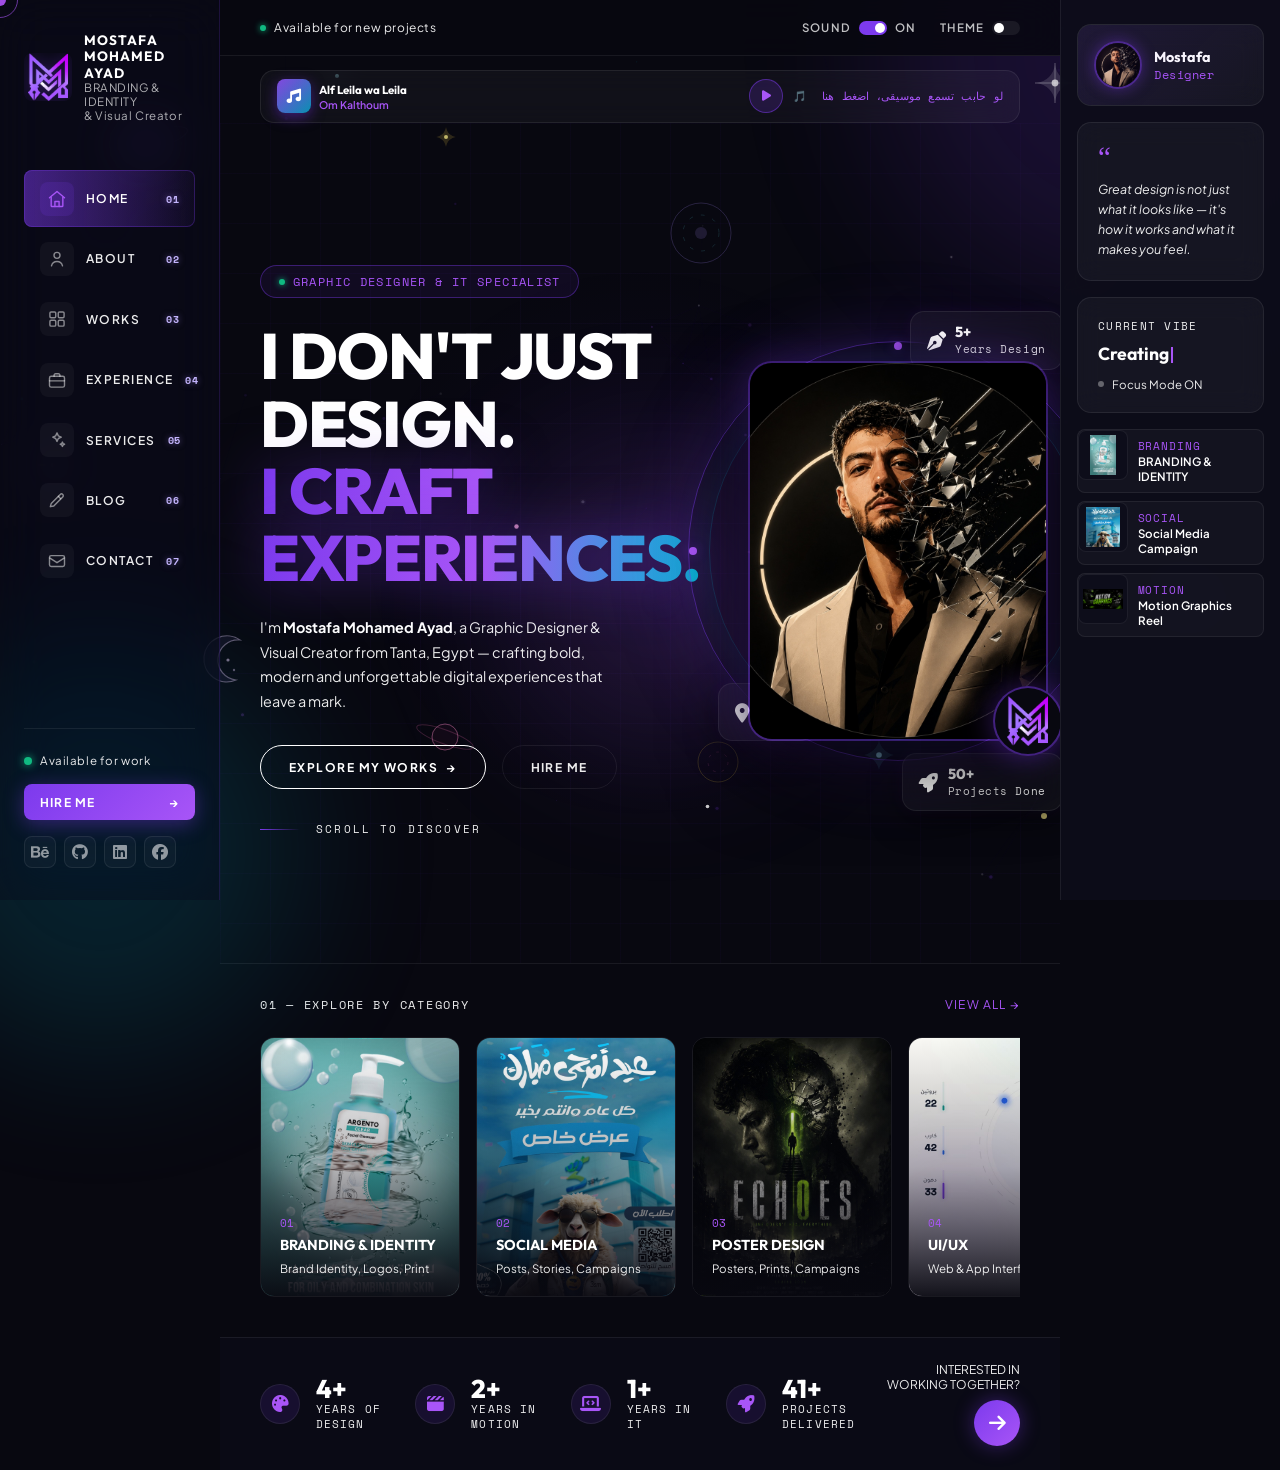
==== index.html @ 19de81e6 "Draggable category marquee: hold & drag left/right, auto-resume on release" ====
<!DOCTYPE html>
<html lang="en">
<head>
  <meta charset="UTF-8">
  <meta name="viewport" content="width=device-width, initial-scale=1.0">
  <title>Mostafa Ayad — Graphic Designer & Visual Creator</title>
  <meta name="description" content="Mostafa Mohamed Ayad — Graphic Designer, Motion Artist & IT Specialist from Tanta, Egypt.">
  <link rel="stylesheet" href="css/main.css?v=51.0">
  <link rel="stylesheet" href="css/animations.css?v=51.0">
  <link rel="stylesheet" href="https://cdnjs.cloudflare.com/ajax/libs/font-awesome/6.5.0/css/all.min.css">
</head>
<body>
  <canvas id="particles-canvas"></canvas>
  <div class="orb orb-1"></div>
  <div class="orb orb-2"></div>
  <div class="orb orb-3"></div>
  <div class="cosmos" aria-hidden="true">
    <span class="cosmos-icon ci-planet-1"><svg viewBox="0 0 110 110" fill="none"><g opacity=".85"><circle cx="55" cy="52" r="20" stroke="rgba(167,139,250,0.55)" stroke-width="1.2" fill="rgba(139,92,246,0.10)"/><path d="M42 42 a20 20 0 0 1 14 -9 M38 56 a20 20 0 0 0 32 8" stroke="rgba(196,181,253,0.35)" stroke-width="1"/><ellipse cx="55" cy="52" rx="44" ry="10" stroke="rgba(167,139,250,0.4)" stroke-width="1" transform="rotate(-16 55 52)"/><circle cx="78" cy="70" r="3" fill="rgba(167,139,250,0.5)"/></g></svg></span>
    <span class="cosmos-icon ci-planet-2"><svg viewBox="0 0 84 84" fill="none"><g opacity=".8"><circle cx="42" cy="40" r="16" stroke="rgba(103,232,249,0.5)" stroke-width="1.1" fill="rgba(34,211,238,0.08)"/><ellipse cx="42" cy="40" rx="36" ry="8" stroke="rgba(103,232,249,0.35)" stroke-width="1" transform="rotate(14 42 40)"/><circle cx="26" cy="28" r="2.4" fill="rgba(103,232,249,0.5)"/></g></svg></span>
    <span class="cosmos-icon ci-planet-3"><svg viewBox="0 0 56 56" fill="none"><g opacity=".75"><circle cx="28" cy="27" r="11" stroke="rgba(252,211,77,0.5)" stroke-width="1" fill="rgba(251,191,36,0.08)"/><ellipse cx="28" cy="27" rx="23" ry="5.5" stroke="rgba(252,211,77,0.35)" stroke-width="1" transform="rotate(-24 28 27)"/></g></svg></span>
    <span class="cosmos-icon ci-planet-4"><svg viewBox="0 0 70 70" fill="none"><g opacity=".7"><circle cx="35" cy="35" r="13" stroke="rgba(244,114,182,0.45)" stroke-width="1" fill="rgba(236,72,153,0.07)"/><path d="M35 22 a13 13 0 0 1 0 26 M35 22 a13 13 0 0 0 0 26" stroke="rgba(249,168,212,0.25)" stroke-width="1"/><ellipse cx="35" cy="35" rx="30" ry="7" stroke="rgba(244,114,182,0.3)" stroke-width="1" transform="rotate(20 35 35)"/></g></svg></span>
    <span class="cosmos-icon ci-star-1"><svg viewBox="0 0 40 40" fill="none"><g opacity=".9"><path d="M20 2 C22 12 28 18 38 20 C28 22 22 28 20 38 C18 28 12 22 2 20 C12 18 18 12 20 2 Z" fill="rgba(255,255,255,0.14)"/><path d="M20 0 V40 M0 20 H40" stroke="rgba(255,255,255,0.5)" stroke-width=".7"/><circle cx="20" cy="20" r="3.4" fill="rgba(255,255,255,0.75)"/></g></svg></span>
    <span class="cosmos-icon ci-star-2"><svg viewBox="0 0 30 30" fill="none"><g opacity=".85"><path d="M15 2 C16.5 9 21 13.5 28 15 C21 16.5 16.5 21 15 28 C13.5 21 9 16.5 2 15 C9 13.5 13.5 9 15 2 Z" fill="rgba(167,139,250,0.16)"/><path d="M15 0 V30 M0 15 H30" stroke="rgba(196,181,253,0.4)" stroke-width=".6"/><circle cx="15" cy="15" r="2.6" fill="rgba(196,181,253,0.7)"/></g></svg></span>
    <span class="cosmos-icon ci-star-3"><svg viewBox="0 0 34 34" fill="none"><g opacity=".85"><path d="M17 2 C18.5 9.5 24.5 15.5 32 17 C24.5 18.5 18.5 24.5 17 32 C15.5 24.5 9.5 18.5 2 17 C9.5 15.5 15.5 9.5 17 2 Z" fill="rgba(103,232,249,0.14)"/><circle cx="17" cy="17" r="2.8" fill="rgba(165,243,252,0.75)"/></g></svg></span>
    <span class="cosmos-icon ci-star-4"><svg viewBox="0 0 22 22" fill="none"><g opacity=".9"><path d="M11 1 C12.2 6.8 15.2 9.8 21 11 C15.2 12.2 12.2 15.2 11 21 C9.8 15.2 6.8 12.2 1 11 C6.8 9.8 9.8 6.8 11 1 Z" fill="rgba(252,211,77,0.18)"/><circle cx="11" cy="11" r="2" fill="rgba(254,240,138,0.8)"/></g></svg></span>
    <span class="cosmos-icon ci-star-5"><svg viewBox="0 0 24 24" fill="none"><g opacity=".8"><path d="M12 2 C13 7 17 11 22 12 C17 13 13 17 12 22 C11 17 7 13 2 12 C7 11 11 7 12 2 Z" fill="rgba(244,114,182,0.14)"/><circle cx="12" cy="12" r="2" fill="rgba(249,168,212,0.7)"/></g></svg></span>
    <span class="cosmos-icon ci-star-6"><svg viewBox="0 0 26 26" fill="none"><g opacity=".85"><path d="M13 1 C14.4 7.6 18.4 11.6 25 13 C18.4 14.4 14.4 18.4 13 25 C11.6 18.4 7.6 14.4 1 13 C7.6 11.6 11.6 7.6 13 1 Z" fill="rgba(255,255,255,0.12)"/><circle cx="13" cy="13" r="2.2" fill="rgba(255,255,255,0.7)"/></g></svg></span>
    <span class="cosmos-icon ci-moon-1"><svg viewBox="0 0 62 62" fill="none"><g opacity=".8"><path d="M44 50 a23 23 0 1 1 4 -40 a19 19 0 0 0 -4 40 Z" stroke="rgba(233,213,255,0.45)" stroke-width="1.2" fill="rgba(167,139,250,0.08)"/><circle cx="36" cy="30" r="1.6" fill="rgba(233,213,255,0.6)"/><circle cx="42" cy="40" r="1.2" fill="rgba(233,213,255,0.45)"/></g></svg></span>
    <span class="cosmos-icon ci-moon-2"><svg viewBox="0 0 44 44" fill="none"><g opacity=".75"><path d="M31 35 a16 16 0 1 1 3 -28 a13.5 13.5 0 0 0 -3 28 Z" stroke="rgba(147,197,253,0.45)" stroke-width="1.1" fill="rgba(147,197,253,0.08)"/></g></svg></span>
    <span class="cosmos-icon ci-ring-1"><svg viewBox="0 0 70 70" fill="none"><g opacity=".6"><circle cx="35" cy="35" r="30" stroke="rgba(167,139,250,0.35)" stroke-width="1"/><circle cx="35" cy="35" r="18" stroke="rgba(103,232,249,0.25)" stroke-width=".9" stroke-dasharray="4 8"/><circle cx="35" cy="35" r="6" fill="rgba(167,139,250,0.25)"/></g></svg></span>
    <span class="cosmos-icon ci-ring-2"><svg viewBox="0 0 48 48" fill="none"><g opacity=".55"><circle cx="24" cy="24" r="20" stroke="rgba(252,211,77,0.3)" stroke-width="1"/><circle cx="24" cy="24" r="10" stroke="rgba(244,114,182,0.28)" stroke-width=".9" stroke-dasharray="3 6"/></g></svg></span>
    <span class="cosmos-icon ci-dot-1"><svg viewBox="0 0 10 10"><circle cx="5" cy="5" r="2.4" fill="rgba(196,181,253,0.8)"/></svg></span>
    <span class="cosmos-icon ci-dot-2"><svg viewBox="0 0 8 8"><circle cx="4" cy="4" r="2" fill="rgba(165,243,252,0.8)"/></svg></span>
    <span class="cosmos-icon ci-dot-3"><svg viewBox="0 0 12 12"><circle cx="6" cy="6" r="3" fill="rgba(254,240,138,0.8)"/></svg></span>
    <span class="cosmos-icon ci-dot-4"><svg viewBox="0 0 9 9"><circle cx="4.5" cy="4.5" r="2.2" fill="rgba(249,168,212,0.75)"/></svg></span>
    <span class="cosmos-icon ci-dot-5"><svg viewBox="0 0 7 7"><circle cx="3.5" cy="3.5" r="1.8" fill="rgba(255,255,255,0.8)"/></svg></span>
  </div>
  <div id="scroll-progress"></div>
  <div class="cursor"></div>
  <div class="cursor-follower"></div>

  <!-- Loading -->
  <div id="loading-screen">
    <div class="loader-content">
      <img src="assets/images/logo.png" class="loader-logo-img" alt="MA Logo" onerror="this.style.display='none';document.querySelector('.loader-logo-text').style.display='block'">
      <div class="loader-logo-text" style="display:none">MA</div>
      <div class="loader-bar"><div class="loader-progress"></div></div>
      <div class="loader-text">LOADING PORTFOLIO...</div>
    </div>
  </div>

  <!-- Background Music -->
  <audio id="bg-music" loop>
    <source src="assets/audio/bg.mp3" type="audio/mpeg">
  </audio>

  <div class="page-wrapper">
    <!-- SIDEBAR -->
    <aside class="sidebar">
      <div class="sidebar-logo">
        <div class="logo-mark">
          <img src="assets/images/logo.png" alt="Logo" class="sidebar-logo-img" onerror="this.style.display='none';this.nextElementSibling.style.display='flex'">
          <span class="logo-fallback-text" style="display:none" data-field="initials">MA</span>
        </div>
        <div class="logo-text">
          <div class="logo-name"><span data-field="firstname">Mostafa</span><br><span data-field="lastname">Ayad</span></div>
          <div class="logo-sub">BRANDING & IDENTITY <br>&amp; Visual Creator</div>
        </div>
      </div>
      <nav class="sidebar-nav">
        <ul>
          <li class="nav-item"><a href="index.html" id="nav-home" class="active"><span class="nav-icon"><svg viewBox="0 0 24 24" fill="none" stroke="currentColor" stroke-width="1.7" stroke-linecap="round" stroke-linejoin="round"><path d="M3 10.5 12 3l9 7.5"/><path d="M5 9.8V20a1 1 0 0 0 1 1h12a1 1 0 0 0 1-1V9.8"/><path d="M9.5 21v-6h5v6"/></svg></span><span class="nav-label">HOME</span><span class="nav-num">01</span></a></li>
          <li class="nav-item"><a href="about.html" id="nav-about"><span class="nav-icon"><svg viewBox="0 0 24 24" fill="none" stroke="currentColor" stroke-width="1.7" stroke-linecap="round" stroke-linejoin="round"><circle cx="12" cy="7.6" r="3.6"/><path d="M5.4 20.2a6.8 6.8 0 0 1 13.2 0"/></svg></span><span class="nav-label">ABOUT</span><span class="nav-num">02</span></a></li>
          <li class="nav-item"><a href="works.html" id="nav-works"><span class="nav-icon"><svg viewBox="0 0 24 24" fill="none" stroke="currentColor" stroke-width="1.7" stroke-linecap="round" stroke-linejoin="round"><rect x="3.5" y="3.5" width="7" height="7" rx="1.4"/><rect x="13.5" y="3.5" width="7" height="7" rx="1.4"/><rect x="3.5" y="13.5" width="7" height="7" rx="1.4"/><rect x="13.5" y="13.5" width="7" height="7" rx="1.4"/></svg></span><span class="nav-label">WORKS</span><span class="nav-num">03</span></a></li>
          <li class="nav-item"><a href="experience.html" id="nav-experience"><span class="nav-icon"><svg viewBox="0 0 24 24" fill="none" stroke="currentColor" stroke-width="1.7" stroke-linecap="round" stroke-linejoin="round"><rect x="3" y="7.5" width="18" height="13" rx="2"/><path d="M8.5 7.5V6.2A1.7 1.7 0 0 1 10.2 4.5h3.6a1.7 1.7 0 0 1 1.7 1.7v1.3"/><path d="M3 13h18"/></svg></span><span class="nav-label">EXPERIENCE</span><span class="nav-num">04</span></a></li>
          <li class="nav-item"><a href="services.html" id="nav-services"><span class="nav-icon"><svg viewBox="0 0 24 24" fill="none" stroke="currentColor" stroke-width="1.7" stroke-linecap="round" stroke-linejoin="round"><path d="M12 3.5 13.6 7l3.5 1.6-3.5 1.6L12 13.7l-1.6-3.5L6.9 8.6 10.4 7z"/><path d="M18.5 14.5l.8 1.8 1.8.8-1.8.8-.8 1.8-.8-1.8-1.8-.8 1.8-.8z"/></svg></span><span class="nav-label">SERVICES</span><span class="nav-num">05</span></a></li>
          <li class="nav-item"><a href="blog.html" id="nav-blog"><span class="nav-icon"><svg viewBox="0 0 24 24" fill="none" stroke="currentColor" stroke-width="1.7" stroke-linecap="round" stroke-linejoin="round"><path d="M4 20l1.1-3.9L15.9 5.3a2.1 2.1 0 0 1 3 3L8.1 19.2z"/><path d="M13.6 7.6l2.8 2.8"/></svg></span><span class="nav-label">BLOG</span><span class="nav-num">06</span></a></li>
          <li class="nav-item"><a href="contact.html" id="nav-contact"><span class="nav-icon"><svg viewBox="0 0 24 24" fill="none" stroke="currentColor" stroke-width="1.7" stroke-linecap="round" stroke-linejoin="round"><rect x="3" y="5.5" width="18" height="13" rx="2"/><path d="m3.5 8.5 8.5 5.5 8.5-5.5"/></svg></span><span class="nav-label">CONTACT</span><span class="nav-num">07</span></a></li>
        </ul>
      </nav>
      <div class="sidebar-bottom">
        <div class="available-badge"><span class="available-dot"></span><span>Available for work</span></div>
        <a href="contact.html" class="hire-me-btn"><span>HIRE ME</span><span>→</span></a>
        <div class="sidebar-socials" data-socials></div>
      </div>
    </aside>

    <main class="main-content">
      <!-- TOP BAR -->
      <div class="top-bar">
        <div class="top-bar-left">
          <span class="status-dot"></span>
          <span>Available for new projects</span>
        </div>
        <div class="top-bar-right">
          <div class="sound-toggle"><span>SOUND</span><div class="toggle-switch on" data-type="sound"></div><span>ON</span></div>
          <div class="theme-toggle"><span>THEME</span><div class="toggle-switch" data-type="theme"></div></div>
                </div>
      </div>

      <!-- MUSIC CARD -->
      <section class="music-card-section">
        <div class="now-playing-card glass-card np-home-card hero-animate">
          <div class="np-home-side">
            <div class="np-label">NOW PLAYING</div>
            <div class="np-content">
              <div class="np-thumb"><i class="fas fa-music"></i></div>
              <div class="np-info">
                <div class="np-title" data-field="np-title">Cyberpunk</div>
                <div class="np-artist" data-field="np-artist">Eternal Night</div>
              </div>
            </div>
            <div class="np-waveform">
              <div class="np-bar"></div><div class="np-bar"></div><div class="np-bar"></div>
              <div class="np-bar"></div><div class="np-bar"></div><div class="np-bar"></div>
              <div class="np-bar"></div><div class="np-bar"></div>
            </div>
          </div>
          <div class="np-home-cta">
            <button class="np-play np-play-big" aria-label="Play" id="np-play-btn"><i class="fas fa-play"></i></button>
            <div class="np-hint">🎵&nbsp; لو حابب تسمع موسيقى، اضغط هنا</div>
          </div>
        </div>
      </section>

      <!-- HERO SECTION -->
      <section class="hero-section">
        <div class="spotlight"></div>
        <div class="hero-inner">
          <div class="hero-text">
            <div class="hero-tag hero-animate">
              <span class="hero-tag-dot"></span>
              GRAPHIC DESIGNER & IT SPECIALIST
            </div>
            <h1 class="hero-headline hero-animate">
              <span class="line1">I DON'T JUST</span>
              <span class="line1">DESIGN.</span>
              <span class="line2">I CRAFT</span>
              <span class="line2">EXPERIENCES.</span>
            </h1>
            <p class="hero-bio hero-animate" data-field="bio"></p>
            <div class="hero-buttons hero-animate">
              <a href="works.html" class="btn-primary" id="btn-explore"><span>EXPLORE MY WORKS</span><span class="btn-arrow">→</span></a>
              <a href="contact.html" class="btn-secondary" id="btn-hire"><span>HIRE ME</span></a>
            </div>
            <div class="hero-scroll hero-animate">
              <div class="scroll-line"></div>
              <span>SCROLL TO DISCOVER</span>
            </div>
          </div>

          <div class="hero-visual">
            <div class="hero-glow-ring">
              <div class="orbit-dot orbit-1"></div>
              <div class="orbit-dot orbit-2"></div>
              <div class="orbit-dot orbit-3"></div>
            </div>
            <div class="hero-photo-wrap">
              <img 
                src="assets/images/profile.jpg" 
                alt="Mostafa Ayad" 
                class="hero-photo"
                id="hero-profile-img"
                onerror="this.style.display='none';document.getElementById('hero-photo-fallback').style.display='flex'"
              >
              <div class="hero-photo-placeholder" id="hero-photo-fallback" style="display:none"><i class="fas fa-user"></i></div>
              <div class="hero-badge-logo">
                <img src="assets/images/logo.png" alt="MA" class="hero-badge-logo-img" onerror="this.style.display='none';this.nextElementSibling.style.display='block'">
                <span class="hero-badge-logo-text" style="display:none">MA</span>
              </div>
            </div>
            <div class="hero-float-card top-right glass-card">
              <div class="float-card-icon"><i class="fas fa-pen-nib"></i></div>
              <div>
                <div class="float-card-val">5+</div>
                <div class="float-card-label">Years Design</div>
              </div>
            </div>
            <div class="hero-float-card bottom-left glass-card">
              <div class="float-card-icon"><i class="fas fa-map-marker-alt"></i></div>
              <div>
                <div class="float-card-val">Tanta</div>
                <div class="float-card-label">Egypt</div>
              </div>
            </div>
            <div class="hero-float-card bottom-right glass-card">
              <div class="float-card-icon"><i class="fas fa-rocket"></i></div>
              <div>
                <div class="float-card-val">50+</div>
                <div class="float-card-label">Projects Done</div>
              </div>
            </div>
          </div>
        </div>
      </section>

      <!-- CATEGORIES -->
      <section class="categories-section">
        <div class="categories-header">
          <span class="section-label">01 — EXPLORE BY CATEGORY</span>
          <a href="works.html" class="view-all-link" id="view-all-projects">VIEW ALL →</a>
        </div>
        <div class="categories-scroll" data-categories></div>
      </section>

      <!-- STATS BAR -->
      <div class="stats-bar">
        <div data-stats style="display:contents"></div>
        <div class="stats-cta">
          <div class="stats-cta-text">INTERESTED IN<br>WORKING TOGETHER?</div>
          <a href="contact.html" class="stats-cta-btn" id="btn-contact-cta"><i class="fas fa-arrow-right"></i></a>
        </div>
      </div>
    </main>

    <!-- RIGHT PANEL -->
    <aside class="right-panel">
      <div class="right-profile glass-card">
        <img src="assets/images/profile.jpg" alt="Mostafa" class="right-profile-img" onerror="this.style.display='none'">
        <div class="right-profile-info">
          <div class="right-profile-name" data-field="firstname">Mostafa</div>
          <div class="right-profile-title">Designer</div>
        </div>
      </div>
      <div class="quote-card glass-card">
        <span class="quote-icon">&ldquo;</span>
        <p class="quote-text" data-field="quote"></p>
      </div>
      <div class="vibe-card glass-card">
        <div class="vibe-label">CURRENT VIBE</div>
        <div class="vibe-status"><span data-field="vibe">Creating</span><span class="vibe-cursor"></span></div>
        <div class="focus-mode"><span class="focus-dot"></span> Focus Mode ON</div>
      </div>
      <div class="panel-projects" data-mini-projects></div>
    </aside>
  </div>

  <div class="toast-container"></div>
  <script src="js/site-data.js?v=51.0"></script>
  <script src="js/data.js?v=51.0"></script>
  <script src="js/particles.js?v=51.0"></script>
  <script src="js/main.js?v=51.0"></script>
</body>
</html>
---- css/main.css ----
/* ============================================================
   PORTFOLIO — MAIN CSS DESIGN SYSTEM
   ============================================================ */

@import url('https://fonts.googleapis.com/css2?family=Outfit:wght@300;400;500;600;700;800;900&display=swap');
@import url('https://fonts.googleapis.com/css2?family=Plus+Jakarta+Sans:wght@300;400;500;600;700&display=swap');
@import url('https://fonts.googleapis.com/css2?family=Cairo:wght@400;600;700&display=swap');
@import url('https://fonts.googleapis.com/css2?family=Space+Mono:wght@400;700&display=swap');

/* ── CSS Variables ─────────────────────────────────────── */
:root {
  --bg-primary:    #080810;
  --bg-secondary:  #0d0d1a;
  --bg-card:       rgba(255,255,255,0.03);
  --bg-card-hover: rgba(255,255,255,0.07);

  --purple:        #7c3aed;
  --purple-light:  #a855f7;
  --purple-glow:   rgba(124,58,237,0.4);
  --cyan:          #06b6d4;
  --cyan-glow:     rgba(6,182,212,0.3);
  --gold:          #f59e0b;
  --green:         #10b981;
  --red:           #ef4444;

  --text-primary:  #ffffff;
  --text-secondary: rgba(255,255,255,0.92);
  --text-muted:    rgba(255,255,255,0.68);

  --border:        rgba(255,255,255,0.07);
  --border-hover:  rgba(124,58,237,0.5);

  --sidebar-w:     220px;
  --right-w:       220px;

  --font-main:     'Plus Jakarta Sans', 'Cairo', sans-serif;
  --font-display:  'Outfit', 'Cairo', sans-serif;
  --font-mono:     'Space Mono', monospace;

  --radius-sm:     8px;
  --radius-md:     14px;
  --radius-lg:     20px;
  --radius-xl:     30px;

  --transition:    0.3s cubic-bezier(0.4,0,0.2,1);
  --transition-slow: 0.6s cubic-bezier(0.4,0,0.2,1);
}

/* ── Reset ─────────────────────────────────────────────── */
*, *::before, *::after { margin:0; padding:0; box-sizing:border-box; }
html { scroll-behavior:smooth; font-size:16px; }
body {
  font-family: var(--font-main);
  background: var(--bg-primary);
  color: var(--text-primary);
  min-height: 100vh;
  overflow-x: hidden;
  cursor: none;
}
a { text-decoration: none; color: inherit; }
img { max-width: 100%; display: block; }
button { cursor: none; border: none; background: none; font-family: inherit; }

/* ── Custom Scrollbar ───────────────────────────────────── */
::-webkit-scrollbar { width: 4px; }
::-webkit-scrollbar-track { background: var(--bg-primary); }
::-webkit-scrollbar-thumb { background: var(--purple); border-radius: 2px; }

/* ── Custom Cursor ──────────────────────────────────────── */
.cursor {
  width: 12px; height: 12px;
  background: var(--purple-light);
  border-radius: 50%;
  position: fixed;
  top: 0; left: 0;
  pointer-events: none;
  z-index: 100002;
  transition: transform 0.1s ease, opacity 0.3s ease;
  transform: translate(-50%, -50%);
  mix-blend-mode: difference;
}
.cursor-follower {
  width: 36px; height: 36px;
  border: 1.5px solid var(--purple-light);
  border-radius: 50%;
  position: fixed;
  top: 0; left: 0;
  pointer-events: none;
  z-index: 100001;
  transition: transform 0.15s ease, width 0.3s ease, height 0.3s ease, opacity 0.3s ease;
  transform: translate(-50%, -50%);
  opacity: 0.6;
}
.cursor.hovered { transform: translate(-50%, -50%) scale(2.5); }
.cursor-follower.hovered { width: 60px; height: 60px; opacity: 0.3; }

/* ── Loading Screen ─────────────────────────────────────── */
#loading-screen {
  position: fixed; inset: 0;
  background: var(--bg-primary);
  display: flex; align-items: center; justify-content: center;
  z-index: 99997;
  transition: opacity 0.8s ease, visibility 0.8s ease;
}
#loading-screen.hidden { opacity: 0; visibility: hidden; }
.loader-content { text-align: center; }
.loader-logo {
  font-family: var(--font-display);
  font-size: 2.5rem;
  font-weight: 700;
  color: var(--purple-light);
  margin-bottom: 2rem;
  letter-spacing: 0.2em;
}
.loader-bar {
  width: 200px; height: 2px;
  background: var(--border);
  margin: 0 auto;
  border-radius: 1px;
  overflow: hidden;
}
.loader-progress {
  height: 100%;
  background: linear-gradient(90deg, var(--purple), var(--purple-light), var(--cyan));
  width: 0%;
  animation: loadProgress 1.5s ease forwards;
}
@keyframes loadProgress { to { width: 100%; } }
.loader-text {
  font-family: var(--font-mono);
  font-size: 0.7rem;
  color: var(--text-muted);
  margin-top: 1rem;
  letter-spacing: 0.2em;
}

/* ── Layout ─────────────────────────────────────────────── */
.page-wrapper {
  display: grid;
  grid-template-columns: var(--sidebar-w) 1fr var(--right-w);
  min-height: 100vh;
}

/* ── SIDEBAR ────────────────────────────────────────────── */
.sidebar {
  position: sticky; top: 0;
  height: 100vh;
  background: rgba(13,13,26,0.45);
  border-right: 1px solid rgba(124,58,237,0.18);
  display: flex;
  flex-direction: column;
  padding: 2rem 1.5rem;
  z-index: 100;
  -webkit-backdrop-filter: blur(24px) saturate(160%);
  backdrop-filter: blur(24px) saturate(160%);
}

.sidebar-logo {
  display: flex;
  align-items: center;
  gap: 0.75rem;
  margin-bottom: 3rem;
}
.logo-mark {
  width: 48px; height: 48px;
  border-radius: var(--radius-sm);
  display: flex; align-items: center; justify-content: center;
  font-weight: 900;
  font-size: 1.2rem;
  font-family: var(--font-display);
  flex-shrink: 0;
  overflow: hidden;
}
.logo-text { line-height: 1.2; }
.logo-name {
  font-family: var(--font-display);
  font-weight: 700;
  font-size: 0.85rem;
  letter-spacing: 0.08em;
  text-transform: uppercase;
}
.logo-sub {
  font-size: 0.72rem;
  color: var(--text-muted);
  letter-spacing: 0.05em;
}

/* Nav */
.sidebar-nav { flex: 1; }
.sidebar-nav ul { list-style: none; display: flex; flex-direction: column; gap: 0.25rem; }
.nav-item a {
  display: flex;
  align-items: center;
  gap: 0.75rem;
  padding: 0.7rem 1rem;
  border-radius: var(--radius-sm);
  font-size: 0.75rem;
  font-weight: 600;
  letter-spacing: 0.12em;
  color: var(--text-secondary);
  transition: var(--transition);
  position: relative;
}
.nav-item a > * {
  position: relative;
  z-index: 1;
}
.nav-item a::before {
  content: '';
  position: absolute; inset: 0;
  border-radius: var(--radius-sm);
  background: linear-gradient(90deg, rgba(124,58,237,0.35), transparent);
  opacity: 0;
  transition: var(--transition);
  z-index: 0;
}
.nav-item a:hover, .nav-item a.active {
  color: var(--text-primary);
  background: rgba(124,58,237,0.12);
}
.nav-item a:hover::before, .nav-item a.active::before { opacity: 1; }
.nav-item a.active {
  background: linear-gradient(90deg, rgba(124,58,237,0.25), rgba(124,58,237,0.05));
  box-shadow: inset 0 0 0 1px rgba(124,58,237,0.3);
}
.nav-icon {
  width: 34px; height: 34px;
  display: flex; align-items: center; justify-content: center;
  font-size: 1rem;
  color: rgba(255,255,255,0.5);
  transition: var(--transition);
  flex-shrink: 0;
  background: rgba(255,255,255,0.04);
  border-radius: 8px;
}
.nav-icon svg {
  width: 20px; height: 20px;
  display: block;
  transition: transform 0.25s cubic-bezier(0.2,0.9,0.3,1.4), color 0.25s, filter 0.25s;
}
.nav-icon svg path,
.nav-icon svg rect,
.nav-icon svg circle {
  transition: inherit;
}
.nav-item a.active .nav-icon,
.nav-item a:hover .nav-icon { 
  color: var(--purple-light);
  background: rgba(124,58,237,0.15);
}
.nav-num {
  margin-left: auto;
  font-family: var(--font-mono);
  font-size: 0.65rem;
  font-weight: 700;
  color: #c4b5fd;
  letter-spacing: 0.04em;
  text-shadow: 0 0 6px rgba(167,139,250,0.5);
}

/* ── LIVING NAV ICONS (micro-interactions) ────────────── */
/* Expanding energy halo that sweeps out of the icon on hover/active */
.nav-icon { position: relative; }
.nav-icon::after {
  content: '';
  position: absolute;
  inset: -6px;
  border-radius: 12px;
  background: radial-gradient(circle, rgba(168,85,247,0.5) 0%, transparent 65%);
  opacity: 0;
  transform: scale(0.3);
  pointer-events: none;
}
.nav-item a:hover .nav-icon::after,
.nav-item a:active .nav-icon::after,
.nav-item a.active .nav-icon::after {
  animation: nav-halo 0.55s cubic-bezier(0.2,0.7,0.3,1) forwards;
}
@keyframes nav-halo {
  0%   { opacity: 0.9; transform: scale(0.3); }
  100% { opacity: 0;   transform: scale(1.6); }
}

/* Active item keeps a slow breathing glow */
.nav-item a.active .nav-icon svg {
  animation: nav-breathe 2.6s ease-in-out infinite;
}
@keyframes nav-breathe {
  0%, 100% { filter: drop-shadow(0 0 2px rgba(168,85,247,0.4)); transform: scale(1); }
  50%      { filter: drop-shadow(0 0 10px rgba(168,85,247,0.9)); transform: scale(1.12); }
}

/* Unique entrance motion per destination — computer: hover, phone: tap */
.nav-item a:hover .nav-icon svg,
.nav-item a:active .nav-icon svg,
.nav-item a.active .nav-icon svg {
  animation-duration: 0.5s;
  animation-timing-function: cubic-bezier(0.2, 0.9, 0.3, 1.3);
}

/* 01 HOME — drops down & settles with a spring */
.nav-item:nth-child(1) a:hover .nav-icon svg,
.nav-item:nth-child(1) a:active .nav-icon svg {
  animation-name: nav-home;
}
@keyframes nav-home {
  0%   { transform: translateY(-14px) scale(0.4); opacity: 0; }
  60%  { transform: translateY(3px)  scale(1.25); }
  80%  { transform: translateY(-1px) scale(0.95); }
  100% { transform: translateY(0)     scale(1); opacity: 1; }
}

/* 02 ABOUT — flips in around the Y axis like a card */
.nav-item:nth-child(2) a:hover .nav-icon svg,
.nav-item:nth-child(2) a:active .nav-icon svg {
  animation-name: nav-flip;
}
@keyframes nav-flip {
  0%   { transform: perspective(300px) rotateY(-110deg); opacity: 0; }
  55%  { transform: perspective(300px) rotateY(25deg);   opacity: 1; }
  75%  { transform: perspective(300px) rotateY(-8deg); }
  100% { transform: perspective(300px) rotateY(0); }
}

/* 03 WORKS — tiles snap into a grid */
.nav-item:nth-child(3) a:hover .nav-icon svg,
.nav-item:nth-child(3) a:active .nav-icon svg {
  animation-name: nav-grid;
}
@keyframes nav-grid {
  0%   { transform: scale(0.2) rotate(-40deg); opacity: 0; }
  55%  { transform: scale(1.3) rotate(8deg);    opacity: 1; }
  100% { transform: scale(1)   rotate(0); }
}

/* 04 EXPERIENCE — briefcase twirls 360° */
.nav-item:nth-child(4) a:hover .nav-icon svg,
.nav-item:nth-child(4) a:active .nav-icon svg {
  animation-name: nav-spin;
}
@keyframes nav-spin {
  0%   { transform: rotate(0deg)   scale(0.5); opacity: 0; }
  70%  { transform: rotate(380deg) scale(1.2); opacity: 1; }
  100% { transform: rotate(360deg) scale(1); }
}

/* 05 SERVICES — wand flickers & sparkles */
.nav-item:nth-child(5) a:hover .nav-icon svg,
.nav-item:nth-child(5) a:active .nav-icon svg {
  animation-name: nav-wand;
}
@keyframes nav-wand {
  0%   { transform: rotate(0deg)    scale(0.6); opacity: 0; }
  40%  { transform: rotate(-18deg)  scale(1.3); }
  65%  { transform: rotate(14deg)   scale(0.9); }
  85%  { transform: rotate(-6deg)   scale(1.1); }
  100% { transform: rotate(0)       scale(1); opacity: 1; }
}

/* 06 BLOG — pen nib writes a quick stroke */
.nav-item:nth-child(6) a:hover .nav-icon svg,
.nav-item:nth-child(6) a:active .nav-icon svg {
  animation-name: nav-write;
}
@keyframes nav-write {
  0%   { transform: rotate(35deg) translateX(-4px); opacity: 0; }
  50%  { transform: rotate(-10deg) translateX(3px); opacity: 1; }
  100% { transform: rotate(0) translateX(0); }
}

/* 07 CONTACT — envelope launches out & returns */
.nav-item:nth-child(7) a:hover .nav-icon svg,
.nav-item:nth-child(7) a:active .nav-icon svg {
  animation-name: nav-send;
}
@keyframes nav-send {
  0%   { transform: translateX(0)   scale(1); }
  40%  { transform: translateX(16px) scale(0.7); opacity: 0.4; }
  60%  { transform: translateX(-6px) scale(1.15); opacity: 1; }
  100% { transform: translateX(0)   scale(1); }
}

/* Follow-cursor magnetic tilt on desktop */
@media (hover: hover) and (pointer: fine) {
  .nav-item a:hover .nav-icon {
    transform: translateY(-2px);
    background: rgba(124,58,237,0.18);
    border-color: rgba(168,85,247,0.4);
  }
  .nav-icon { transition: transform 0.25s cubic-bezier(0.2,0.9,0.3,1.4), background 0.25s, color 0.25s; }
}

/* Mobile bottom bar — make the halo & motions feel touchy but compact */
@media (max-width: 600px) {
  .nav-icon { background: none; }
  .nav-item a.active .nav-icon svg { filter: drop-shadow(0 0 6px rgba(168,85,247,0.8)); }
}

/* Sidebar bottom */
.sidebar-bottom {
  border-top: 1px solid var(--border);
  padding-top: 1.5rem;
  display: flex;
  flex-direction: column;
  gap: 1rem;
}
.available-badge {
  display: flex;
  align-items: center;
  gap: 0.5rem;
  font-size: 0.72rem;
  color: var(--text-secondary);
  letter-spacing: 0.05em;
}
.available-dot {
  width: 8px; height: 8px;
  border-radius: 50%;
  background: var(--green);
  box-shadow: 0 0 8px var(--green);
  animation: pulse 2s infinite;
  flex-shrink: 0;
}
@keyframes pulse {
  0%, 100% { opacity: 1; transform: scale(1); }
  50% { opacity: 0.6; transform: scale(1.3); }
}
.hire-me-btn {
  display: flex;
  align-items: center;
  justify-content: space-between;
  padding: 0.65rem 1rem;
  background: linear-gradient(135deg, var(--purple), var(--purple-light));
  border-radius: var(--radius-sm);
  font-size: 0.75rem;
  font-weight: 700;
  letter-spacing: 0.1em;
  color: #fff;
  transition: all 0.4s cubic-bezier(0.2,0.9,0.3,1.2);
  box-shadow: 0 4px 20px var(--purple-glow);
  position: relative;
  overflow: hidden;
}
.hire-me-btn::before {
  content: '';
  position: absolute;
  inset: -2px;
  background: linear-gradient(135deg, #06b6d4, var(--purple), var(--purple-light), #06b6d4);
  background-size: 300% 300%;
  border-radius: inherit;
  z-index: -1;
  opacity: 0;
  transition: opacity 0.4s;
  filter: blur(8px);
}
.hire-me-btn:hover {
  transform: translateY(-3px) scale(1.03);
  box-shadow: 0 8px 35px rgba(168,85,247,0.5);
}
.hire-me-btn:hover::before {
  opacity: 1;
  animation: btn-shimmer 2s linear infinite;
}

.sidebar-socials {
  display: flex;
  gap: 0.5rem;
  align-items: center;
}
.social-link {
  width: 32px; height: 32px;
  display: flex; align-items: center; justify-content: center;
  border-radius: var(--radius-sm);
  font-size: 1rem;
  color: rgba(255,255,255,0.55);
  border: 1px solid rgba(255,255,255,0.08);
  transition: var(--transition);
  background: rgba(255,255,255,0.03);
}
.social-link:hover {
  color: white;
  border-color: var(--purple-light);
  background: rgba(124,58,237,0.2);
  box-shadow: 0 0 14px var(--purple-glow);
}

/* ── MAIN CONTENT ───────────────────────────────────────── */
.main-content {
  overflow-y: auto;
  scroll-snap-type: y proximity;
}

/* ── TOP BAR ────────────────────────────────────────────── */
.top-bar {
  display: flex;
  align-items: center;
  justify-content: space-between;
  padding: 1.25rem 2.5rem;
  border-bottom: 1px solid var(--border);
  position: sticky; top: 0;
  background: rgba(8,8,16,0.85);
  backdrop-filter: blur(20px);
  z-index: 50;
}
.top-bar-left {
  display: flex;
  align-items: center;
  gap: 0.5rem;
  font-size: 0.75rem;
  color: var(--text-secondary);
  letter-spacing: 0.05em;
}
.status-dot {
  width: 6px; height: 6px;
  border-radius: 50%;
  background: var(--green);
  box-shadow: 0 0 6px var(--green);
  animation: pulse 2s infinite;
}
.top-bar-right {
  display: flex;
  align-items: center;
  gap: 1.5rem;
}
.sound-toggle, .theme-toggle {
  display: flex;
  align-items: center;
  gap: 0.5rem;
  font-size: 0.72rem;
  color: rgba(255,255,255,0.75);
  letter-spacing: 0.1em;
  font-weight: 600;
}
.toggle-switch {
  width: 28px; height: 14px;
  background: var(--border);
  border-radius: 7px;
  position: relative;
  cursor: none;
  transition: var(--transition);
}
.toggle-switch.on { background: var(--purple); }
.toggle-switch::after {
  content: '';
  position: absolute;
  width: 10px; height: 10px;
  background: white;
  border-radius: 50%;
  top: 2px; left: 2px;
  transition: var(--transition);
}
.toggle-switch.on::after { transform: translateX(14px); }

/* ── HERO SECTION ───────────────────────────────────────── */
.hero-section {
  padding: 3rem 2.5rem 2rem;
  position: relative;
  min-height: calc(100vh - 60px);
  display: flex;
  flex-direction: column;
  justify-content: center;
  overflow: hidden;
}

/* Background grid */
.hero-section::before {
  content: '';
  position: absolute;
  inset: 0;
  background:
    linear-gradient(rgba(124,58,237,0.03) 1px, transparent 1px),
    linear-gradient(90deg, rgba(124,58,237,0.03) 1px, transparent 1px);
  background-size: 50px 50px;
  pointer-events: none;
}

.hero-inner {
  display: grid;
  grid-template-columns: 1fr 1fr;
  gap: 3rem;
  align-items: center;
  position: relative;
  z-index: 1;
}

/* Hero Text */
.hero-text {}
.hero-headline {
  font-family: var(--font-display);
  font-size: clamp(2.5rem, 5vw, 4rem);
  font-weight: 800;
  line-height: 1.05;
  letter-spacing: -0.02em;
  margin-bottom: 1.5rem;
}
.hero-headline .line1 { color: var(--text-primary); display: block; }
.hero-headline .line2 {
  display: block;
  background: linear-gradient(90deg, var(--purple), var(--purple-light), var(--cyan));
  -webkit-background-clip: text;
  -webkit-text-fill-color: transparent;
  background-clip: text;
  filter: drop-shadow(0 0 30px rgba(124,58,237,0.5));
}
.hero-headline .line3 {
  color: var(--text-primary);
  display: block;
  position: relative;
}
.hero-bio {
  font-size: 0.9rem;
  color: var(--text-secondary);
  line-height: 1.7;
  max-width: 380px;
  margin-bottom: 2rem;
}
.hero-bio strong { color: var(--text-primary); }

.hero-buttons {
  display: flex;
  gap: 1rem;
  flex-wrap: wrap;
  margin-bottom: 2rem;
}
.btn-primary {
  display: flex;
  align-items: center;
  gap: 0.5rem;
  padding: 0.85rem 1.75rem;
  background: transparent;
  border: 1.5px solid var(--text-primary);
  border-radius: 50px;
  font-size: 0.75rem;
  font-weight: 700;
  letter-spacing: 0.12em;
  color: var(--text-primary);
  transition: all 0.45s cubic-bezier(0.2,0.9,0.3,1.2);
  position: relative;
  overflow: hidden;
}
.btn-primary::before {
  content: '';
  position: absolute;
  top: 50%; left: 50%;
  width: 0; height: 0;
  background: var(--text-primary);
  border-radius: 50%;
  transform: translate(-50%, -50%);
  transition: width 0.5s cubic-bezier(0.2,0.9,0.3,1.2), height 0.5s cubic-bezier(0.2,0.9,0.3,1.2);
  z-index: 0;
}
.btn-primary > * { position: relative; z-index: 1; }
.btn-primary:hover::before { width: 350px; height: 350px; }
.btn-primary:hover {
  color: var(--bg-primary);
  border-color: transparent;
  transform: translateY(-2px);
  box-shadow: 0 8px 30px rgba(255,255,255,0.15);
}

.btn-secondary {
  display: flex;
  align-items: center;
  gap: 0.5rem;
  padding: 0.85rem 1.75rem;
  background: transparent;
  border: 1.5px solid var(--border);
  border-radius: 50px;
  font-size: 0.75rem;
  font-weight: 700;
  letter-spacing: 0.12em;
  color: var(--text-secondary);
  transition: all 0.45s cubic-bezier(0.2,0.9,0.3,1.2);
  position: relative;
  overflow: hidden;
}
.btn-secondary::before {
  content: '';
  position: absolute;
  inset: 0;
  background: linear-gradient(135deg, rgba(124,58,237,0.2), rgba(6,182,212,0.15));
  opacity: 0;
  transition: opacity 0.4s;
  z-index: 0;
}
.btn-secondary > * { position: relative; z-index: 1; }
.btn-secondary:hover {
  border-color: var(--purple);
  color: var(--purple-light);
  transform: translateY(-2px);
  box-shadow: 0 0 25px rgba(124,58,237,0.3);
}
.btn-secondary:hover::before { opacity: 1; }
.btn-play {
  width: 28px; height: 28px;
  border: 1px solid currentColor;
  border-radius: 50%;
  display: flex; align-items: center; justify-content: center;
  font-size: 0.68rem;
}

.scroll-indicator {
  display: flex;
  align-items: center;
  gap: 0.75rem;
  font-size: 0.72rem;
  letter-spacing: 0.15em;
  color: var(--text-secondary);
}
.scroll-icon {
  width: 24px; height: 24px;
  border: 1px solid var(--text-muted);
  border-radius: 50%;
  display: flex; align-items: center; justify-content: center;
  font-size: 0.68rem;
  animation: scrollBounce 2s infinite;
}
@keyframes scrollBounce {
  0%, 100% { transform: translateY(0); }
  50% { transform: translateY(4px); }
}

/* Hero Visual */
.hero-visual {
  position: relative;
  display: flex;
  align-items: center;
  justify-content: center;
  min-height: 500px;
}

.hero-glow-ring {
  position: absolute;
  width: 420px; height: 420px;
  border-radius: 50%;
  border: 1.5px solid rgba(124,58,237,0.5);
  box-shadow:
    0 0 80px rgba(124,58,237,0.25),
    inset 0 0 80px rgba(124,58,237,0.08);
  animation: ringRotate 25s linear infinite;
}
.hero-glow-ring::before {
  content: '';
  position: absolute;
  inset: 20px;
  border-radius: 50%;
  border: 1px solid rgba(6,182,212,0.2);
  box-shadow: 0 0 40px rgba(6,182,212,0.1);
}
@keyframes ringRotate {
  from { transform: rotate(0deg); }
  to { transform: rotate(360deg); }
}

/* Orbit dots */
.orbit-dot {
  position: absolute;
  width: 10px; height: 10px;
  border-radius: 50%;
  background: var(--purple-light);
  box-shadow: 0 0 12px var(--purple-glow);
  top: 50%; left: 50%;
  transform-origin: 0 0;
}
.orbit-1 { animation: orbit1 8s linear infinite; }
.orbit-2 { animation: orbit2 12s linear infinite; background: var(--cyan); box-shadow: 0 0 12px var(--cyan-glow); }
.orbit-3 { animation: orbit3 16s linear infinite; background: var(--gold); box-shadow: 0 0 12px rgba(245,158,11,0.5); width: 7px; height: 7px; }
@keyframes orbit1 { 0%{transform:rotate(0deg) translateX(210px) rotate(0deg)} 100%{transform:rotate(360deg) translateX(210px) rotate(-360deg)} }
@keyframes orbit2 { 0%{transform:rotate(120deg) translateX(210px) rotate(-120deg)} 100%{transform:rotate(480deg) translateX(210px) rotate(-480deg)} }
@keyframes orbit3 { 0%{transform:rotate(240deg) translateX(210px) rotate(-240deg)} 100%{transform:rotate(600deg) translateX(210px) rotate(-600deg)} }

.hero-photo-wrap {
  position: relative;
  z-index: 2;
  width: 300px; height: 380px;
}
.hero-photo {
  width: 100%; height: 100%;
  object-fit: cover;
  object-position: top center;
  border-radius: 24px;
  border: 2px solid rgba(124,58,237,0.4);
  box-shadow:
    0 30px 80px rgba(0,0,0,0.7),
    0 0 40px rgba(124,58,237,0.3),
    inset 0 1px 0 rgba(255,255,255,0.1);
  transition: var(--transition-slow);
}
.hero-photo:hover { transform: scale(1.02); }
.hero-photo-placeholder {
  width: 100%; height: 100%;
  background: linear-gradient(135deg, rgba(124,58,237,0.3), rgba(6,182,212,0.1));
  border-radius: 24px;
  display: flex; align-items: center; justify-content: center;
  font-size: 6rem;
  border: 2px solid rgba(124,58,237,0.3);
}

/* Logo Badge on photo */
.hero-badge-logo {
  position: absolute;
  bottom: -15px; right: -15px;
  width: 70px; height: 70px;
  background: var(--bg-primary);
  border-radius: 50%;
  display: flex; align-items: center; justify-content: center;
  border: 2px solid rgba(124,58,237,0.5);
  box-shadow: 0 0 30px var(--purple-glow);
  z-index: 5;
  padding: 8px;
  overflow: hidden;
}
.hero-badge-logo-img {
  width: 100%; height: 100%;
  object-fit: contain;
}
.hero-badge-logo-text {
  font-family: var(--font-display);
  font-weight: 900;
  font-size: 1.4rem;
  color: var(--purple-light);
}

/* Floating Cards */
.hero-float-card {
  position: absolute;
  display: flex;
  align-items: center;
  gap: 0.6rem;
  padding: 0.7rem 1rem;
  background: rgba(13,13,26,0.95);
  border: 1px solid rgba(124,58,237,0.25);
  border-radius: var(--radius-md);
  backdrop-filter: blur(20px);
  font-size: 0.7rem;
  white-space: nowrap;
  box-shadow: 0 10px 30px rgba(0,0,0,0.5), 0 0 15px rgba(124,58,237,0.1);
}
.float-card-icon { font-size: 1.2rem; }
.float-card-val { font-size: 0.9rem; font-weight: 800; font-family: var(--font-display); color: var(--text-primary); }
.float-card-label { font-size: 0.68rem; color: var(--text-secondary); font-family: var(--font-mono); letter-spacing: 0.05em; }

.hero-float-card.top-right { top: 2%; right: -5%; animation: floatCard 4s ease-in-out infinite; }
.hero-float-card.bottom-left { bottom: 12%; left: -10%; animation: floatCard 5s ease-in-out infinite reverse; }
.hero-float-card.bottom-right { bottom: -2%; right: -5%; animation: floatCard 6s ease-in-out infinite 1s; }
@keyframes floatCard {
  0%, 100% { transform: translateY(0px); }
  50% { transform: translateY(-12px); }
}

/* Hero Tag */
.hero-tag {
  display: inline-flex;
  align-items: center;
  gap: 0.5rem;
  padding: 0.45rem 1.1rem;
  border: 1px solid rgba(124,58,237,0.4);
  border-radius: 100px;
  font-size: 0.72rem;
  font-family: var(--font-mono);
  letter-spacing: 0.12em;
  color: var(--purple-light);
  background: rgba(124,58,237,0.08);
  margin-bottom: 1.5rem;
}
.hero-tag-dot {
  width: 6px; height: 6px;
  border-radius: 50%;
  background: var(--green);
  box-shadow: 0 0 6px var(--green);
  animation: pulse 2s infinite;
}

/* Scroll indicator */
.hero-scroll {
  display: flex;
  align-items: center;
  gap: 1rem;
  font-size: 0.68rem;
  letter-spacing: 0.2em;
  color: var(--text-secondary);
  font-family: var(--font-mono);
}
.scroll-line {
  width: 40px; height: 1px;
  background: linear-gradient(90deg, var(--purple), transparent);
  position: relative;
  overflow: hidden;
}
.scroll-line::after {
  content: '';
  position: absolute;
  left: -100%;
  top: 0;
  width: 100%; height: 100%;
  background: var(--purple-light);
  animation: scrollLine 2s ease-in-out infinite;
}
@keyframes scrollLine { 0%{left:-100%} 100%{left:100%} }

/* Sidebar Logo Image */
.sidebar-logo-img {
  width: 100%; height: 100%;
  object-fit: contain;
  filter: drop-shadow(0 0 8px var(--purple-glow));
}
.logo-fallback-text {
  display: none;
  align-items: center;
  justify-content: center;
  width: 100%; height: 100%;
  font-weight: 900;
  font-size: 1.1rem;
  background: linear-gradient(135deg, var(--purple), var(--purple-light));
  color: var(--text-primary);
}


/* Loader Logo */
.loader-logo-img {
  width: 80px; height: 80px;
  object-fit: contain;
  margin: 0 auto 1.5rem;
  display: block;
  filter: drop-shadow(0 0 20px var(--purple-glow));
  animation: logoFloat 3s ease-in-out infinite;
}
.loader-logo-text {
  font-family: var(--font-display);
  font-size: 2.5rem;
  font-weight: 700;
  color: var(--purple-light);
  margin-bottom: 2rem;
  letter-spacing: 0.2em;
}
@keyframes logoFloat {
  0%,100%{transform:translateY(0) scale(1)}
  50%{transform:translateY(-10px) scale(1.05)}
}

/* Right Panel Profile */
.right-profile {
  display: flex;
  align-items: center;
  gap: 0.75rem;
  padding: 1rem;
  overflow: hidden;
  position: relative;
}
.right-profile::before {
  content:'';
  position: absolute;
  inset: 0;
  background: linear-gradient(135deg, rgba(124,58,237,0.1), transparent);
  pointer-events: none;
}
.right-profile-img {
  width: 48px; height: 48px;
  border-radius: 50%;
  object-fit: cover;
  object-position: top;
  border: 2px solid rgba(124,58,237,0.5);
  box-shadow: 0 0 15px var(--purple-glow);
  flex-shrink: 0;
}
.right-profile-name {
  font-family: var(--font-display);
  font-size: 0.9rem;
  font-weight: 700;
}
.right-profile-title {
  font-size: 0.72rem;
  color: var(--purple-light);
  font-family: var(--font-mono);
  letter-spacing: 0.05em;
}

/* ── CATEGORIES SECTION ─────────────────────────────────── */
.categories-section {
  padding: 2rem 2.5rem;
  border-top: 1px solid var(--border);
}
.categories-header {
  display: flex;
  align-items: center;
  justify-content: space-between;
  margin-bottom: 1.5rem;
}
.section-label {
  font-size: 0.72rem;
  color: var(--text-secondary);
  letter-spacing: 0.15em;
  text-transform: uppercase;
  font-family: var(--font-mono);
}
.view-all-link {
  display: flex;
  align-items: center;
  gap: 0.5rem;
  font-size: 0.75rem;
  color: var(--purple-light);
  letter-spacing: 0.1em;
  transition: var(--transition);
}
.view-all-link:hover { gap: 0.8rem; }

.categories-intro {
  display: grid;
  grid-template-columns: 1fr auto;
  gap: 3rem;
  margin-bottom: 1.5rem;
}
.cat-title {
  font-size: 0.72rem;
  color: var(--text-secondary);
  letter-spacing: 0.15em;
  text-transform: uppercase;
  margin-bottom: 0.5rem;
  font-family: var(--font-mono);
}
.cat-desc {
  font-size: 0.8rem;
  color: var(--text-secondary);
  max-width: 200px;
  line-height: 1.5;
}

.categories-scroll {
  display: flex;
  gap: 1rem;
  overflow-x: auto;
  padding-bottom: 0.5rem;
  scrollbar-width: none;
}
.categories-scroll::-webkit-scrollbar { display: none; }
.categories-scroll .cat-card:nth-child(1) { transition-delay: 0s; }
.categories-scroll .cat-card:nth-child(2) { transition-delay: 0.09s; }
.categories-scroll .cat-card:nth-child(3) { transition-delay: 0.18s; }
.categories-scroll .cat-card:nth-child(4) { transition-delay: 0.27s; }
.categories-scroll .cat-card:nth-child(5) { transition-delay: 0.36s; }
.categories-scroll .cat-card:nth-child(6) { transition-delay: 0.45s; }
.categories-scroll .cat-card:nth-child(n+7) { transition-delay: 0.45s; }

/* Mobile only: endless rightward marquee for the category cards */
@media (max-width: 600px) {
  .categories-section {
    padding: 1.5rem 0;
  }
  .categories-header {
    padding: 0 1.25rem;
    margin-bottom: 1.25rem;
  }
  .categories-scroll.is-marquee {
    overflow: hidden;
  }
  .categories-scroll.is-marquee .marquee-track {
    display: flex;
    width: max-content;
    will-change: transform;
    animation: categories-marquee 28s linear infinite;
    touch-action: pan-y;
    user-select: none;
    -webkit-user-select: none;
    cursor: grab;
  }
  .categories-scroll.is-marquee .marquee-track:active { cursor: grabbing; }
  .categories-scroll.is-marquee .marquee-track img { pointer-events: none; }
  .categories-scroll.is-marquee .marquee-group {
    display: flex;
    gap: 1rem;
    padding-right: 1rem;
  }
  .categories-scroll.is-marquee .cat-card {
    opacity: 1 !important;
    transform: none !important;
    transition: none !important;
  }
}
@keyframes categories-marquee {
  from { transform: translateX(0); }
  to   { transform: translateX(-50%); }
}
@media (prefers-reduced-motion: reduce) {
  .categories-scroll.is-marquee .marquee-track {
    animation: none;
    transform: none;
  }
}

.cat-card {
  flex-shrink: 0;
  width: 200px;
  height: 260px;
  border-radius: var(--radius-md);
  overflow: hidden;
  position: relative;
  border: 1px solid var(--border);
  transition: var(--transition);
  cursor: none;
}
.cat-card:hover {
  border-color: var(--purple);
  transform: translateY(-4px);
  box-shadow: 0 20px 40px rgba(0,0,0,0.5), 0 0 20px var(--purple-glow);
}
.cat-card-img {
  width: 100%; height: 100%;
  object-fit: cover;
  transition: transform 0.6s ease;
}
.cat-card:hover .cat-card-img { transform: scale(1.08); }

.cat-card-placeholder {
  width: 100%; height: 100%;
  display: flex; align-items: center; justify-content: center;
  font-size: 3rem;
  transition: transform 0.6s ease;
}
.cat-card:hover .cat-card-placeholder { transform: scale(1.1); }

.cat-card-overlay {
  position: absolute; inset: 0;
  background: linear-gradient(to top, rgba(8,8,16,0.95) 0%, rgba(8,8,16,0.3) 50%, transparent 100%);
  display: flex;
  flex-direction: column;
  justify-content: flex-end;
  padding: 1.2rem;
}
.cat-num {
  font-family: var(--font-mono);
  font-size: 0.68rem;
  color: var(--purple-light);
  margin-bottom: 0.4rem;
}
.cat-name {
  font-family: var(--font-display);
  font-size: 0.9rem;
  font-weight: 700;
  line-height: 1.2;
  margin-bottom: 0.4rem;
}
.cat-subtitle {
  font-size: 0.72rem;
  color: var(--text-secondary);
  line-height: 1.4;
}
.cat-arrow {
  position: absolute;
  top: 1rem; right: 1rem;
  width: 28px; height: 28px;
  border: 1px solid var(--border);
  border-radius: 50%;
  display: flex; align-items: center; justify-content: center;
  font-size: 0.68rem;
  color: var(--text-muted);
  opacity: 0;
  transition: var(--transition);
  background: rgba(8,8,16,0.8);
}
.cat-card:hover .cat-arrow { opacity: 1; color: var(--purple-light); border-color: var(--purple-light); }

/* ── STATS BAR ──────────────────────────────────────────── */
.stats-bar {
  border-top: 1px solid var(--border);
  padding: 1.5rem 2.5rem;
  display: grid;
  grid-template-columns: repeat(4, 1fr) auto;
  gap: 2rem;
  align-items: center;
  background: rgba(13,13,26,0.5);
}
.stat-item {
  display: flex;
  align-items: center;
  gap: 1rem;
}
.stat-icon {
  width: 40px; height: 40px;
  border: 1px solid var(--border);
  border-radius: 50%;
  display: flex; align-items: center; justify-content: center;
  font-size: 1.05rem;
  color: var(--purple-light);
  background: rgba(124,58,237,0.12);
  flex-shrink: 0;
}
.stat-value {
  font-family: var(--font-display);
  font-size: 1.6rem;
  font-weight: 800;
  color: var(--text-primary);
  line-height: 1;
}
.stat-label {
  font-size: 0.68rem;
  color: var(--text-secondary);
  letter-spacing: 0.1em;
  line-height: 1.4;
  text-transform: uppercase;
  font-family: var(--font-mono);
}
.stats-cta {
  text-align: right;
}
.stats-cta-text {
  font-size: 0.75rem;
  color: var(--text-secondary);
  margin-bottom: 0.5rem;
}
.stats-cta-btn {
  width: 46px; height: 46px;
  border-radius: 50%;
  background: linear-gradient(135deg, var(--purple), var(--purple-light));
  display: flex; align-items: center; justify-content: center;
  font-size: 1.2rem;
  margin-left: auto;
  box-shadow: 0 0 20px var(--purple-glow);
  transition: all 0.4s cubic-bezier(0.2,0.9,0.3,1.2);
  cursor: none;
  position: relative;
}
.stats-cta-btn::before {
  content: '';
  position: absolute;
  inset: -4px;
  border-radius: 50%;
  background: conic-gradient(from 0deg, var(--purple), var(--cyan), var(--purple-light), var(--purple));
  z-index: -1;
  opacity: 0;
  transition: opacity 0.4s;
  filter: blur(6px);
}
.stats-cta-btn:hover {
  transform: scale(1.15) rotate(90deg);
  box-shadow: 0 0 35px rgba(168,85,247,0.6);
}
.stats-cta-btn:hover::before { opacity: 1; animation: btn-spin 2s linear infinite; }

/* ── RIGHT PANEL ────────────────────────────────────────── */
.right-panel {
  position: sticky; top: 0;
  height: 100vh;
  background: rgba(13,13,26,0.95);
  border-left: 1px solid var(--border);
  display: flex;
  flex-direction: column;
  padding: 1.5rem 1rem;
  gap: 1rem;
  overflow-y: auto;
  backdrop-filter: blur(20px);
}
.right-panel::-webkit-scrollbar { width: 0; }

/* Quote Card */
.quote-card {
  background: var(--bg-card);
  border: 1px solid var(--border);
  border-radius: var(--radius-md);
  padding: 1.25rem;
  position: relative;
}
.quote-icon {
  font-size: 1.8rem;
  color: var(--purple-light);
  font-family: Georgia, serif;
  line-height: 1;
  margin-bottom: 0.5rem;
  display: block;
}
.quote-text {
  font-size: 0.78rem;
  color: var(--text-secondary);
  line-height: 1.6;
  font-style: italic;
}

/* Vibe Card */
.vibe-card {
  background: var(--bg-card);
  border: 1px solid var(--border);
  border-radius: var(--radius-md);
  padding: 1.25rem;
}
.vibe-label {
  font-size: 0.68rem;
  color: var(--text-secondary);
  letter-spacing: 0.12em;
  text-transform: uppercase;
  font-family: var(--font-mono);
  margin-bottom: 0.5rem;
}
.vibe-status {
  font-family: var(--font-display);
  font-size: 1.1rem;
  font-weight: 700;
  color: var(--text-primary);
}
.vibe-cursor {
  display: inline-block;
  width: 2px; height: 1rem;
  background: var(--purple-light);
  margin-left: 2px;
  animation: blink 1s infinite;
  vertical-align: middle;
}
@keyframes blink {
  0%, 100% { opacity: 1; }
  50% { opacity: 0; }
}
.focus-mode {
  display: flex;
  align-items: center;
  gap: 0.5rem;
  margin-top: 0.75rem;
  font-size: 0.72rem;
  color: var(--text-secondary);
}
.focus-dot {
  width: 6px; height: 6px;
  border-radius: 50%;
  background: var(--text-muted);
  opacity: 0.5;
}

/* Now Playing Card */
.now-playing-card {
  background: var(--bg-card);
  border: 1px solid var(--border);
  border-radius: var(--radius-md);
  padding: 1.25rem;
}
.np-label {
  font-size: 0.68rem;
  color: var(--text-secondary);
  letter-spacing: 0.15em;
  text-transform: uppercase;
  font-family: var(--font-mono);
  margin-bottom: 0.75rem;
}
.np-content {
  display: flex;
  align-items: center;
  gap: 0.75rem;
}
.np-thumb {
  width: 42px; height: 42px;
  border-radius: 10px;
  background: linear-gradient(135deg, #6d28d9, #0891b2);
  display: flex; align-items: center; justify-content: center;
  font-size: 1.1rem;
  flex-shrink: 0;
  box-shadow: 0 4px 14px rgba(109,40,217,0.5);
  position: relative;
  overflow: hidden;
}
.np-thumb::after {
  content: '';
  position: absolute;
  inset: 0;
  background: linear-gradient(135deg, rgba(255,255,255,0.15), transparent);
}
.np-info { flex: 1; min-width: 0; }
.np-title {
  font-size: 0.78rem;
  font-weight: 700;
  color: var(--text-primary);
  white-space: nowrap;
  overflow: hidden;
  text-overflow: ellipsis;
  font-family: var(--font-display);
}
.np-artist {
  font-size: 0.72rem;
  color: var(--purple-light);
  margin-top: 1px;
  font-weight: 600;
}
.np-play {
  width: 30px; height: 30px;
  border: 1.5px solid rgba(124,58,237,0.5);
  border-radius: 50%;
  display: flex; align-items: center; justify-content: center;
  font-size: 0.68rem;
  color: var(--purple-light);
  transition: var(--transition);
  background: rgba(124,58,237,0.1);
  flex-shrink: 0;
}
.np-play:hover {
  background: var(--purple);
  border-color: var(--purple);
  color: white;
  box-shadow: 0 0 14px var(--purple-glow);
}
.np-waveform {
  display: flex;
  align-items: center;
  gap: 3px;
  margin-top: 0.75rem;
  height: 22px;
  padding: 0 2px;
}
.np-bar {
  width: 3px;
  background: linear-gradient(to top, var(--purple), var(--purple-light));
  border-radius: 3px;
  animation: waveform 1.2s ease-in-out infinite;
}
.np-bar:nth-child(2) { animation-delay: 0.1s; }
.np-bar:nth-child(3) { animation-delay: 0.2s; }
.np-bar:nth-child(4) { animation-delay: 0.3s; }
.np-bar:nth-child(5) { animation-delay: 0.4s; }
.np-bar:nth-child(6) { animation-delay: 0.5s; }
.np-bar:nth-child(7) { animation-delay: 0.15s; }
.np-bar:nth-child(8) { animation-delay: 0.25s; }
@keyframes waveform {
  0%, 100% { height: 4px; }
  50% { height: 18px; }
}

/* ── Homepage music card ────────────────────────────────── */
.music-card-section { padding: 0.85rem 2.5rem 0; }
.np-home-card {
  display: flex;
  align-items: center;
  justify-content: space-between;
  gap: 1rem;
  background: linear-gradient(120deg, rgba(124,58,237,0.14), rgba(6,182,212,0.08));
  border: 1px solid rgba(124,58,237,0.3);
  padding: 0.55rem 1rem;
  border-radius: var(--radius-sm);
}
.np-home-side {
  display: flex;
  flex-direction: row;
  align-items: center;
  gap: 0.6rem;
  flex: 1;
  min-width: 0;
}
.np-home-side .np-label { display: none; }
.np-home-card .np-content { gap: 0.5rem; }
.np-home-card .np-thumb { width: 34px; height: 34px; font-size: 0.9rem; border-radius: 8px; }
.np-home-card .np-title { font-size: 0.72rem; }
.np-home-card .np-artist { font-size: 0.66rem; }
.np-home-card .np-waveform { display: none; }
.np-home-cta {
  display: flex;
  flex-direction: row;
  align-items: center;
  gap: 0.6rem;
  flex-shrink: 0;
}
.np-play-big {
  width: 34px; height: 34px;
  font-size: 0.75rem;
  border-width: 1.5px;
  background: rgba(124,58,237,0.18);
}
.np-hint {
  font-size: 0.68rem;
  color: var(--purple-light);
  white-space: nowrap;
  font-family: var(--font-mono);
  letter-spacing: 0.02em;
}
@media (max-width: 600px) {
  .music-card-section { padding: 0.6rem 1rem 0; }
  .np-home-card { flex-wrap: wrap; row-gap: 0.35rem; padding: 0.45rem 0.8rem; }
  .np-home-cta { flex: 1 1 100%; flex-direction: row; align-items: center; justify-content: space-between; gap: 0.5rem; }
  .np-hint { white-space: normal; line-height: 1.3; text-align: right; }
}
html.light-mode .np-home-card { background: linear-gradient(120deg, rgba(124,58,237,0.08), rgba(6,182,212,0.06)); }

/* Mini Projects Preview in Right Panel */
.panel-projects {
  display: flex;
  flex-direction: column;
  gap: 0.5rem;
  flex: 1;
}
.panel-proj-item {
  background: var(--bg-card);
  border: 1px solid var(--border);
  border-radius: var(--radius-sm);
  overflow: hidden;
  transition: var(--transition);
  cursor: none;
}
.panel-proj-item:hover { border-color: var(--purple); }
.panel-proj-img {
  width: 100%; height: 70px;
  object-fit: cover;
}
.panel-proj-img-placeholder {
  width: 100%; height: 70px;
  display: flex; align-items: center; justify-content: center;
  font-size: 1.5rem;
}
.panel-proj-info {
  padding: 0.5rem 0.6rem;
}
.panel-proj-title {
  font-size: 0.72rem;
  font-weight: 600;
  color: var(--text-primary);
}
.panel-proj-cat {
  font-size: 0.68rem;
  color: var(--purple-light);
  text-transform: uppercase;
  letter-spacing: 0.08em;
  font-family: var(--font-mono);
}

/* ── PAGE HEADER (inner pages) ──────────────────────────── */
.page-hero {
  padding: 4rem 2.5rem 3rem;
  border-bottom: 1px solid var(--border);
  position: relative;
  overflow: hidden;
}
.page-hero::after {
  content: '';
  position: absolute;
  top: 0; right: 0;
  width: 300px; height: 300px;
  background: radial-gradient(circle, var(--purple-glow) 0%, transparent 70%);
  pointer-events: none;
}
.page-tag {
  font-family: var(--font-mono);
  font-size: 0.72rem;
  color: var(--purple-light);
  letter-spacing: 0.2em;
  text-transform: uppercase;
  margin-bottom: 1rem;
  display: flex;
  align-items: center;
  gap: 0.5rem;
}
.page-tag::before {
  content: '';
  width: 20px; height: 1px;
  background: var(--purple-light);
}
.page-title {
  font-family: var(--font-display);
  font-size: clamp(2rem, 4vw, 3.5rem);
  font-weight: 800;
  line-height: 1.1;
  letter-spacing: -0.02em;
}
.page-subtitle {
  font-size: 0.95rem;
  color: rgba(255,255,255,0.75);
  margin-top: 1rem;
  max-width: 500px;
  line-height: 1.7;
}

/* ── ABOUT PAGE ─────────────────────────────────────────── */
.about-grid {
  display: grid;
  grid-template-columns: 1fr 1fr;
  gap: 3rem;
  padding: 3rem 2.5rem;
}
.about-photo-col {}
.about-photo-wrap {
  position: relative;
  border-radius: var(--radius-lg);
  overflow: hidden;
  border: 1px solid var(--border);
}
.about-photo {
  width: 100%; aspect-ratio: 3/4;
  object-fit: cover;
}
.about-photo-placeholder {
  width: 100%; aspect-ratio: 3/4;
  background: linear-gradient(135deg, rgba(124,58,237,0.2), rgba(6,182,212,0.1));
  display: flex; align-items: center; justify-content: center;
  font-size: 5rem;
}
.about-photo-badge {
  position: absolute;
  bottom: 1.5rem; left: 1.5rem;
  right: 1.5rem;
  background: rgba(8,8,16,0.9);
  border: 1px solid var(--border);
  border-radius: var(--radius-md);
  padding: 1rem;
  backdrop-filter: blur(10px);
}
.about-text-col {}
.about-section-tag {
  font-family: var(--font-mono);
  font-size: 0.72rem;
  color: var(--purple-light);
  letter-spacing: 0.2em;
  text-transform: uppercase;
  margin-bottom: 1rem;
}
.about-title {
  font-family: var(--font-display);
  font-size: 2rem;
  font-weight: 800;
  line-height: 1.2;
  margin-bottom: 1.5rem;
}
.about-bio {
  font-size: 0.9rem;
  color: var(--text-secondary);
  line-height: 1.8;
  margin-bottom: 2rem;
}

/* Skills */
.skills-section { margin-bottom: 2rem; }
.skills-title {
  font-size: 0.75rem;
  letter-spacing: 0.15em;
  text-transform: uppercase;
  color: var(--text-secondary);
  font-family: var(--font-mono);
  margin-bottom: 1.25rem;
}
.skill-item { margin-bottom: 1rem; }
.skill-header {
  display: flex;
  justify-content: space-between;
  margin-bottom: 0.4rem;
}
.skill-name { font-size: 0.85rem; font-weight: 600; }
.skill-pct { font-size: 0.75rem; color: var(--purple-light); font-family: var(--font-mono); }
.skill-bar {
  height: 3px;
  background: var(--border);
  border-radius: 2px;
  overflow: hidden;
}
.skill-fill {
  height: 100%;
  background: linear-gradient(90deg, var(--purple), var(--purple-light));
  border-radius: 2px;
  width: 0%;
  transition: width 1.5s cubic-bezier(0.4,0,0.2,1);
  box-shadow: 0 0 8px var(--purple-glow);
}

/* ── WORKS PAGE ─────────────────────────────────────────── */
.works-section { padding: 2.5rem; }
.works-filters {
  display: flex;
  gap: 0.5rem;
  flex-wrap: wrap;
  margin-bottom: 2rem;
}
.filter-btn {
  padding: 0.55rem 1.35rem;
  border: 1px solid var(--border);
  border-radius: 100px;
  font-size: 0.75rem;
  letter-spacing: 0.1em;
  color: var(--text-secondary);
  transition: var(--transition);
  text-transform: uppercase;
  font-family: var(--font-mono);
}
.filter-btn:hover, .filter-btn.active {
  border-color: var(--purple);
  color: var(--purple-light);
  background: rgba(124,58,237,0.1);
  box-shadow: 0 0 12px var(--purple-glow);
}
.works-grid {
  display: grid;
  grid-template-columns: repeat(2, 1fr);
  gap: 1.25rem;
}
.work-card {
  border-radius: var(--radius-md);
  overflow: hidden;
  border: 1px solid var(--border);
  transition: var(--transition);
  cursor: none;
  position: relative;
}
.work-card:hover {
  border-color: var(--purple);
  transform: translateY(-4px);
  box-shadow: 0 20px 40px rgba(0,0,0,0.5);
}
.work-card-img {
  width: 100%;
  aspect-ratio: 4/3;
  object-fit: cover;
  transition: transform 0.6s ease;
}
.work-card:hover .work-card-img { transform: scale(1.05); }
.work-card-placeholder {
  width: 100%;
  aspect-ratio: 4/3;
  display: flex; align-items: center; justify-content: center;
  font-size: 3rem;
  transition: transform 0.6s ease;
}
.work-card:hover .work-card-placeholder { transform: scale(1.05); }
.work-card-info {
  padding: 1rem 1.25rem;
  display: flex;
  align-items: center;
  justify-content: space-between;
}
.work-cat {
  font-size: 0.68rem;
  color: var(--purple-light);
  font-family: var(--font-mono);
  letter-spacing: 0.1em;
  text-transform: uppercase;
}
.work-title {
  font-weight: 600;
  font-size: 0.9rem;
  color: var(--text-primary);
}
.work-year { font-size: 0.72rem; color: var(--text-secondary); font-family: var(--font-mono); }
.work-card-hover {
  position: absolute; inset: 0;
  background: rgba(8,8,16,0.85);
  display: flex; align-items: center; justify-content: center;
  opacity: 0;
  transition: var(--transition);
  backdrop-filter: blur(4px);
}
.work-card:hover .work-card-hover { opacity: 1; }
.work-view-btn {
  padding: 0.65rem 1.5rem;
  border: 1.5px solid white;
  border-radius: 50px;
  font-size: 0.7rem;
  font-weight: 700;
  letter-spacing: 0.12em;
  color: white;
  transition: all 0.4s cubic-bezier(0.2,0.9,0.3,1.2);
  position: relative;
  overflow: hidden;
}
.work-view-btn::before {
  content: '';
  position: absolute;
  inset: 0;
  background: white;
  transform: scaleX(0);
  transform-origin: left;
  transition: transform 0.4s cubic-bezier(0.2,0.9,0.3,1.2);
  z-index: 0;
}
.work-view-btn > * { position: relative; z-index: 1; }
.work-view-btn:hover {
  color: var(--bg-primary);
  border-color: white;
  transform: translateY(-2px);
}
.work-view-btn:hover::before { transform: scaleX(1); }

/* ── EXPERIENCE PAGE ────────────────────────────────────── */
.experience-section { padding: 2.5rem; }
.timeline {
  position: relative;
  padding-left: 2rem;
}
.timeline::before {
  content: '';
  position: absolute;
  left: 0; top: 0; bottom: 0;
  width: 1px;
  background: linear-gradient(to bottom, var(--purple), transparent);
}
.timeline-item {
  position: relative;
  padding-bottom: 2.5rem;
  opacity: 0;
  transform: translateX(-20px);
  transition: var(--transition-slow);
}
.timeline-item.visible {
  opacity: 1;
  transform: translateX(0);
}
.timeline-dot {
  position: absolute;
  left: -2.4rem;
  top: 0.4rem;
  width: 12px; height: 12px;
  border-radius: 50%;
  background: var(--purple);
  box-shadow: 0 0 12px var(--purple-glow);
  border: 2px solid var(--bg-primary);
}
.timeline-year {
  font-family: var(--font-mono);
  font-size: 0.72rem;
  color: var(--purple-light);
  letter-spacing: 0.1em;
  margin-bottom: 0.4rem;
}
.timeline-role {
  font-family: var(--font-display);
  font-size: 1.1rem;
  font-weight: 700;
  margin-bottom: 0.25rem;
}
.timeline-company {
  font-size: 0.8rem;
  color: var(--text-muted);
  margin-bottom: 0.5rem;
}
.timeline-desc {
  font-size: 0.8rem;
  color: var(--text-secondary);
  line-height: 1.6;
  max-width: 500px;
}

/* ── SERVICES PAGE ──────────────────────────────────────── */
.services-section { padding: 2.5rem; }
.services-grid {
  display: grid;
  grid-template-columns: repeat(2, 1fr);
  gap: 1.25rem;
}
.service-card {
  background: var(--bg-card);
  border: 1px solid var(--border);
  border-radius: var(--radius-md);
  padding: 2rem;
  transition: var(--transition);
  cursor: none;
  position: relative;
  overflow: hidden;
}
.service-card::before {
  content: '';
  position: absolute;
  top: -50%; left: -50%;
  width: 200%; height: 200%;
  background: radial-gradient(circle, var(--purple-glow) 0%, transparent 60%);
  opacity: 0;
  transition: var(--transition);
}
.service-card:hover::before { opacity: 0.3; }
.service-card:hover {
  border-color: var(--purple);
  transform: translateY(-4px);
  box-shadow: 0 20px 40px rgba(0,0,0,0.4), 0 0 20px var(--purple-glow);
}
.service-icon {
  font-size: 1.8rem;
  color: var(--purple-light);
  margin-bottom: 1rem;
  display: block;
}
.service-title {
  font-family: var(--font-display);
  font-size: 1rem;
  font-weight: 700;
  margin-bottom: 0.5rem;
}
.service-desc {
  font-size: 0.8rem;
  color: var(--text-secondary);
  line-height: 1.6;
  margin-bottom: 1rem;
}
.service-price {
  font-family: var(--font-mono);
  font-size: 0.75rem;
  color: var(--purple-light);
  letter-spacing: 0.05em;
}

/* ── CONTACT PAGE ───────────────────────────────────────── */
.contact-section {
  padding: 2.5rem;
  display: grid;
  grid-template-columns: 1fr 1fr;
  gap: 3rem;
}
.contact-info-col {}
.contact-info-intro {
  font-size: 0.9rem;
  color: var(--text-secondary);
  line-height: 1.7;
  margin-bottom: 2rem;
}
.contact-details { display: flex; flex-direction: column; gap: 1rem; }
.contact-item {
  display: flex;
  align-items: center;
  gap: 1rem;
  padding: 1rem;
  background: var(--bg-card);
  border: 1px solid var(--border);
  border-radius: var(--radius-md);
  transition: var(--transition);
}
.contact-item:hover { border-color: var(--purple); }
.contact-item-icon {
  width: 40px; height: 40px;
  background: rgba(124,58,237,0.15);
  border-radius: var(--radius-sm);
  display: flex; align-items: center; justify-content: center;
  font-size: 1rem;
  color: var(--purple-light);
  flex-shrink: 0;
}
.contact-item-label { font-size: 0.72rem; color: var(--text-secondary); font-family: var(--font-mono); }
.contact-item-val { font-size: 0.9rem; font-weight: 600; }

.contact-form-col {}
.form-group { margin-bottom: 1.25rem; }
.form-label {
  display: block;
  font-size: 0.75rem;
  color: var(--text-secondary);
  letter-spacing: 0.1em;
  text-transform: uppercase;
  font-family: var(--font-mono);
  margin-bottom: 0.5rem;
}
.form-input, .form-textarea {
  width: 100%;
  background: var(--bg-card);
  border: 1px solid var(--border);
  border-radius: var(--radius-sm);
  padding: 0.85rem 1rem;
  font-size: 0.85rem;
  color: var(--text-primary);
  font-family: var(--font-main);
  transition: var(--transition);
  outline: none;
}
.form-input:focus, .form-textarea:focus {
  border-color: var(--purple);
  box-shadow: 0 0 0 3px var(--purple-glow);
  background: rgba(124,58,237,0.05);
}
.form-textarea { min-height: 120px; resize: vertical; }
.form-submit {
  width: 100%;
  padding: 1rem;
  background: linear-gradient(135deg, var(--purple), var(--purple-light));
  border: none;
  border-radius: 50px;
  font-size: 0.8rem;
  font-weight: 700;
  letter-spacing: 0.12em;
  color: white;
  transition: all 0.45s cubic-bezier(0.2,0.9,0.3,1.2);
  box-shadow: 0 4px 20px var(--purple-glow);
  font-family: var(--font-main);
  position: relative;
  overflow: hidden;
}
.form-submit::before {
  content: '';
  position: absolute;
  top: 50%; left: 50%;
  width: 0; height: 0;
  background: rgba(255,255,255,0.2);
  border-radius: 50%;
  transform: translate(-50%, -50%);
  transition: width 0.6s, height 0.6s;
  z-index: 0;
}
.form-submit > * { position: relative; z-index: 1; }
.form-submit:hover {
  transform: translateY(-3px);
  box-shadow: 0 10px 40px rgba(168,85,247,0.5);
}
.form-submit:hover::before { width: 400px; height: 400px; }

/* ── BLOG PAGE ──────────────────────────────────────────── */
.blog-section { padding: 2.5rem; }
.blog-grid {
  display: grid;
  grid-template-columns: repeat(2, 1fr);
  gap: 1.5rem;
}
.blog-card {
  background: var(--bg-card);
  border: 1px solid var(--border);
  border-radius: var(--radius-md);
  overflow: hidden;
  transition: var(--transition);
  cursor: none;
}
.blog-card:hover { border-color: var(--purple); transform: translateY(-4px); }
.blog-card-media { position: relative; overflow: hidden; }
.blog-card-img {
  width: 100%;
  aspect-ratio: 16/9;
  object-fit: cover;
  display: block;
  transition: transform 0.6s cubic-bezier(0.22,1,0.36,1);
}
.blog-card:hover .blog-card-img { transform: scale(1.06); }
.blog-card-overlay {
  position: absolute; inset: 0;
  display: flex; align-items: center; justify-content: center;
  background: rgba(15,23,42,0.45);
  opacity: 0;
  transition: opacity 0.4s ease;
}
.blog-card-overlay span {
  font-family: var(--font-mono);
  font-size: 0.75rem;
  letter-spacing: 0.15em;
  color: #fff;
  padding: 0.5rem 1.1rem;
  border: 1px solid rgba(255,255,255,0.6);
  border-radius: 99px;
  backdrop-filter: blur(6px);
}
.blog-card:hover .blog-card-overlay { opacity: 1; }
.blog-card-img-placeholder {
  width: 100%;
  aspect-ratio: 16/9;
  display: flex; align-items: center; justify-content: center;
  font-size: 3rem;
}
.blog-card-body { padding: 1.25rem; }
.blog-tag {
  font-size: 0.68rem;
  color: var(--purple-light);
  font-family: var(--font-mono);
  letter-spacing: 0.1em;
  text-transform: uppercase;
  margin-bottom: 0.5rem;
}
.blog-title {
  font-family: var(--font-display);
  font-size: 1rem;
  font-weight: 700;
  line-height: 1.3;
  margin-bottom: 0.5rem;
}
.blog-excerpt { font-size: 0.82rem; color: var(--text-secondary); line-height: 1.6; }
.blog-footer {
  padding: 0.75rem 1.25rem;
  border-top: 1px solid var(--border);
  display: flex; justify-content: space-between;
  font-size: 0.72rem; color: var(--text-secondary);
  font-family: var(--font-mono);
}

/* ── ARTICLE READER MODAL ───────────────────────────────── */
.article-modal {
  position: fixed; inset: 0;
  z-index: 3000;
  display: flex; align-items: center; justify-content: center;
  visibility: hidden;
  opacity: 0;
  transition: opacity 0.35s ease, visibility 0.35s ease;
}
.article-modal.open { visibility: visible; opacity: 1; }
.article-backdrop {
  position: absolute; inset: 0;
  background: rgba(2,6,23,0.72);
  backdrop-filter: blur(6px);
}
.article-panel {
  position: relative;
  width: min(760px, 92vw);
  max-height: 86vh;
  overflow-y: auto;
  background: var(--bg-card);
  border: 1px solid var(--border);
  border-radius: var(--radius-lg, 16px);
  transform: translateY(24px) scale(0.98);
  transition: transform 0.35s cubic-bezier(0.22,1,0.36,1);
  scrollbar-width: thin;
}
.article-modal.open .article-panel { transform: translateY(0) scale(1); }
.article-close {
  position: sticky; top: 0.8rem; left: auto;
  margin-right: 0.8rem;
  margin-left: auto;
  display: flex; align-items: center; justify-content: center;
  width: 38px; height: 38px;
  border: 1px solid var(--border);
  border-radius: 50%;
  background: var(--bg-card);
  color: var(--text-secondary);
  font-size: 1rem;
  cursor: pointer;
  transition: var(--transition);
}
.article-close:hover {
  border-color: var(--purple);
  color: #fff;
  box-shadow: 0 0 14px var(--purple-glow);
}
.article-panel::-webkit-scrollbar { width: 5px; }
.article-panel::-webkit-scrollbar-thumb { background: var(--purple, #7c3aed); border-radius: 99px; }
.article-hero { position: relative; margin-top: -0.8rem; }
.article-hero-img {
  display: block;
  width: calc(100% - 1.6rem);
  margin: 0 auto;
  aspect-ratio: 16/9;
  object-fit: cover;
  border-radius: 12px;
}
.article-content { padding: 1.4rem 1.8rem 2rem; }
.article-tag {
  font-family: var(--font-mono);
  font-size: 0.72rem;
  letter-spacing: 0.12em;
  text-transform: uppercase;
  color: var(--purple-light);
  margin-bottom: 0.6rem;
}
.article-title {
  font-family: var(--font-display);
  font-size: 1.5rem;
  font-weight: 700;
  line-height: 1.2;
  margin-bottom: 0.8rem;
}
.article-intro {
  font-size: 0.95rem;
  color: var(--text-secondary);
  line-height: 1.7;
  margin-bottom: 1.4rem;
  padding-left: 1rem;
  border-left: 2px solid var(--purple);
}
.article-section { margin-bottom: 1.3rem; }
.article-section h3 {
  font-family: var(--font-display);
  font-size: 1.02rem;
  font-weight: 700;
  margin-bottom: 0.4rem;
  color: var(--text-primary);
}
.article-section p {
  font-size: 0.88rem;
  color: var(--text-secondary);
  line-height: 1.75;
}
.article-cta {
  margin-top: 1rem;
  padding: 1rem 1.2rem;
  border: 1px dashed var(--purple);
  border-radius: 10px;
  background: rgba(124,58,237,0.08);
  color: var(--text-primary);
  font-size: 0.86rem;
  line-height: 1.6;
}
@media (max-width: 640px) {
  .article-content { padding: 1.2rem 1.1rem 1.6rem; }
  .article-title { font-size: 1.2rem; }
  .article-panel { max-height: 92vh; }
}
html.light-mode .article-backdrop { background: rgba(15,23,42,0.5); }
html.light-mode .article-cta { background: rgba(124,58,237,0.1); }

/* ── GLASS CARD UTILITY ─────────────────────────────────── */
.glass-card {
  background: rgba(255,255,255,0.04);
  border: 1px solid rgba(255,255,255,0.08);
  backdrop-filter: blur(12px);
  border-radius: var(--radius-md);
}

/* ── REVEAL ANIMATIONS ──────────────────────────────────── */
.reveal {
  opacity: 0;
  transform: translateY(30px);
  transition: opacity 0.7s ease, transform 0.7s ease;
}
.reveal.visible {
  opacity: 1;
  transform: translateY(0);
}
.reveal-left {
  opacity: 0;
  transform: translateX(-30px);
  transition: opacity 0.7s ease, transform 0.7s ease;
}
.reveal-left.visible { opacity: 1; transform: translateX(0); }
.reveal-right {
  opacity: 0;
  transform: translateX(30px);
  transition: opacity 0.7s ease, transform 0.7s ease;
}
.reveal-right.visible { opacity: 1; transform: translateX(0); }

/* ── GLOW TEXT UTILITY ──────────────────────────────────── */
.glow-purple { text-shadow: 0 0 30px var(--purple-glow), 0 0 60px rgba(124,58,237,0.2); }
.glow-cyan { text-shadow: 0 0 30px var(--cyan-glow); }

/* ── RESPONSIVE ─────────────────────────────────────────── */
@media (max-width: 1200px) {
  :root { --sidebar-w: 180px; --right-w: 200px; }
  .hero-headline { font-size: clamp(2rem, 4vw, 3rem); }
}

@media (max-width: 900px) {
  .page-wrapper {
    grid-template-columns: 60px 1fr;
  }
  :root { --right-w: 0px; }
  .right-panel { display: none; }
  .logo-text { display: none; }
  .sidebar { padding: 1.5rem 0.75rem; align-items: center; }
  .sidebar-bottom { align-items: center; }
  .hire-me-btn span { display: none; }
  .sidebar-socials { flex-direction: column; }
  .nav-item a { justify-content: center; padding: 0.7rem; }
  .nav-item a span.nav-label, .nav-item a .nav-num { display: none; }
  .hero-inner { grid-template-columns: 1fr; }
  .hero-visual { display: none; }
  .about-grid, .contact-section { grid-template-columns: 1fr; }
  .works-grid, .services-grid, .blog-grid { grid-template-columns: 1fr; }
  .stats-bar { grid-template-columns: repeat(2, 1fr); }
  .categories-intro { grid-template-columns: 1fr; }
}

@media (max-width: 600px) {
  body { cursor: auto; }
  .cursor, .cursor-follower { display: none !important; }
  
  .hero-headline { font-size: 2rem; text-align: center; }
  .hero-bio { text-align: center; margin: 0 auto 2rem; }
  .hero-buttons { justify-content: center; }
  .hero-section { padding: 2rem 1.5rem; min-height: calc(100vh - 100px); }
  
  .page-wrapper { grid-template-columns: 1fr; }

  /* Mobile → compact fixed bottom navigation (evenly spread icons).
     NOTE: base .sidebar has top:0 — must reset it or bottom:0 + height:auto
     stretches the bar over the whole viewport. */
  :root { --bottom-nav-h: 62px; --mobile-topbar-h: 76px; }

  .sidebar {
    position: fixed;
    top: auto;
    bottom: 0; left: 0; right: 0;
    width: 100%;
    height: auto;
    min-height: 0;
    flex-direction: row;
    align-items: stretch;
    justify-content: center;
    border-right: none;
    border-top: 1px solid var(--border);
    padding: 0 0.35rem calc(env(safe-area-inset-bottom) + 0.1rem);
    z-index: 200;
    background: rgba(13,13,26,0.4);
    -webkit-backdrop-filter: blur(26px) saturate(160%);
    backdrop-filter: blur(26px) saturate(160%);
    box-shadow: 0 -10px 30px rgba(0,0,0,0.35);
  }
  .sidebar-logo, .sidebar-bottom { display: none; }
  .sidebar-nav { flex: 1 1 auto; width: 100%; display: flex; align-items: stretch; }
  .sidebar-nav ul {
    flex-direction: row;
    align-items: stretch;
    width: 100%;
    gap: 0;
    margin: 0;
    padding: 0;
  }
  .nav-item { flex: 1 1 0; min-width: 0; }
  .nav-item a {
    flex-direction: column;
    align-items: center;
    justify-content: center;
    gap: 0.2rem;
    padding: 0.4rem 0.1rem;
    height: var(--bottom-nav-h);
    border-radius: 0;
    font-size: 0.68rem;
  }
  .nav-item a::before { background: none; }
  .nav-icon { width: auto; height: auto; font-size: 1.05rem; }
  .nav-item a.active,
  .nav-item a:hover { background: linear-gradient(90deg, rgba(124,58,237,0.22), rgba(124,58,237,0.06)); box-shadow: inset 0 -2px 0 var(--purple-light); }

  .main-content { padding-bottom: calc(var(--bottom-nav-h) + env(safe-area-inset-bottom)); }
  .top-bar { padding: calc(env(safe-area-inset-top) + 0.85rem) 1.5rem 0.85rem; }

  /* Fit hero above the fixed bottom nav on mobile (dynamic viewport aware) */
  .hero-section { min-height: calc(100vh - var(--mobile-topbar-h) - var(--bottom-nav-h)); }
  @supports (height: 100svh) {
    .hero-section { min-height: calc(100svh - var(--mobile-topbar-h) - var(--bottom-nav-h)); }
  }
  
  .page-title { font-size: 2.2rem; }
  .page-hero { padding: 2.5rem 1.5rem 1.5rem; }
  .about-grid, .contact-section, .works-section, .services-section, .blog-section { padding: 1.5rem; }
  
  .stats-bar { grid-template-columns: 1fr 1fr; gap: 1.5rem; padding: 1.5rem; }
  .timeline { padding-left: 1rem; }
  .timeline-dot { left: -1.4rem; }
}

/* ============================================================
   PROJECT DETAIL PAGE + GALLERY + FULLSCREEN VIEWER
   ============================================================ */

/* Loader only on first visit → skip instantly on later visits */
#loading-screen.skip { display: none !important; }

/* Subtle page entrance for continuous-navigation feel */
.main-content { animation: pageEnter 0.5s ease; }
@keyframes pageEnter {
  from { opacity: 0; transform: translateY(12px); }
  to   { opacity: 1; transform: translateY(0); }
}

/* ── Work card media (covers never cropped) ─────────────── */
.work-media {
  height: 220px;
  display: flex;
  align-items: center;
  justify-content: center;
  background: var(--bg-secondary);
  overflow: hidden;
  border-radius: var(--radius-md) var(--radius-md) 0 0;
  position: relative;
}
.work-media::after {
  content: '';
  position: absolute; inset: 0;
  background: radial-gradient(circle at 50% 40%, rgba(124,58,237,0.08), transparent 70%);
  pointer-events: none;
}
.work-media-img {
  max-width: 100%;
  max-height: 100%;
  object-fit: contain;
  padding: 0.85rem;
  position: relative;
  z-index: 1;
}
.work-media.r-portrait { height: 300px; }
.work-media.r-wide    { height: 170px; }
.work-media.r-square  { height: 220px; }
.work-media-empty {
  font-size: 3rem;
  opacity: 0.85;
  background:
    radial-gradient(circle at 30% 30%, rgba(124,58,237,0.25), transparent 60%),
    radial-gradient(circle at 70% 70%, rgba(6,182,212,0.15), transparent 60%),
    var(--bg-secondary);
}

/* ── Project page ───────────────────────────────────────── */
.project-hero {
  padding: 3.5rem 2.5rem 3rem;
  border-bottom: 1px solid var(--border);
  position: relative;
  overflow: hidden;
  text-align: center;
}
.project-hero::after {
  content: '';
  position: absolute;
  top: -10%; left: 50%;
  transform: translateX(-50%);
  width: 560px; height: 560px;
  background: radial-gradient(circle, var(--purple-glow) 0%, transparent 70%);
  pointer-events: none;
}
.project-back {
  position: relative;
  z-index: 1;
  display: inline-flex;
  align-items: center;
  gap: 0.5rem;
  color: var(--text-muted);
  font-family: var(--font-mono);
  font-size: 0.7rem;
  letter-spacing: 0.15em;
  text-transform: uppercase;
  margin-bottom: 1.1rem;
  transition: var(--transition);
}
.project-back:hover { color: var(--purple-light); gap: 0.8rem; }
.project-hero .page-tag { justify-content: center; }
.project-title {
  position: relative;
  z-index: 1;
  font-family: var(--font-display);
  font-size: clamp(2.2rem, 4.5vw, 3.6rem);
  font-weight: 800;
  line-height: 1.05;
  letter-spacing: -0.02em;
  text-transform: uppercase;
  margin-bottom: 1rem;
}
.project-short {
  position: relative;
  z-index: 1;
  max-width: 640px;
  margin: 0 auto;
  color: var(--text-secondary);
  font-size: 0.95rem;
  line-height: 1.7;
}
.project-chips {
  position: relative;
  z-index: 1;
  display: flex;
  flex-wrap: wrap;
  gap: 0.5rem;
  justify-content: center;
  margin-top: 1.4rem;
}
.pchip {
  font-family: var(--font-mono);
  font-size: 0.74rem;
  letter-spacing: 0.1em;
  padding: 0.5rem 1rem;
  border: 1px solid var(--border);
  border-radius: 100px;
  color: var(--text-secondary);
  background: var(--bg-card);
}
.pchip.hl {
  color: var(--purple-light);
  border-color: rgba(124,58,237,0.6);
  box-shadow: 0 0 15px var(--purple-glow);
}
.project-hero-cover {
  position: relative;
  z-index: 2;
  max-width: 1000px;
  margin: 2.5rem auto -4.5rem;
}
.project-hero-cover img {
  width: 100%;
  max-height: 600px;
  object-fit: contain;
  border-radius: var(--radius-lg);
  border: 1px solid var(--border);
  background: var(--bg-secondary);
  box-shadow: 0 30px 80px rgba(0,0,0,0.6), 0 0 45px var(--purple-glow);
}

.project-body {
  max-width: 980px;
  margin: 4.5rem auto 0;
  padding: 0 2.5rem 4rem;
}
.project-section { margin-bottom: 3rem; }
.project-section-title {
  font-family: var(--font-mono);
  font-size: 0.78rem;
  letter-spacing: 0.2em;
  text-transform: uppercase;
  color: var(--purple-light);
  display: flex;
  align-items: center;
  gap: 0.75rem;
  margin-bottom: 1.25rem;
}
.project-section-title::before {
  content: '';
  width: 18px; height: 1px;
  background: var(--purple-light);
}
.project-desc {
  color: var(--text-secondary);
  font-size: 0.95rem;
  line-height: 1.85;
  max-width: 760px;
}
.project-meta-grid {
  display: grid;
  grid-template-columns: repeat(auto-fit, minmax(150px, 1fr));
  gap: 1rem;
}
.project-meta-item {
  background: var(--bg-card);
  border: 1px solid var(--border);
  border-radius: var(--radius-md);
  padding: 1.1rem 1.25rem;
  transition: var(--transition);
}
.project-meta-item:hover { border-color: var(--purple); }
.pmi-label {
  font-family: var(--font-mono);
  font-size: 0.68rem;
  letter-spacing: 0.15em;
  color: var(--text-muted);
  text-transform: uppercase;
  margin-bottom: 0.4rem;
}
.pmi-value { font-size: 0.9rem; font-weight: 600; color: var(--text-primary); }
.pmi-value small { font-size: 0.75rem; color: var(--text-secondary); }

.chip-row { display: flex; flex-wrap: wrap; gap: 0.5rem; }
.tool-chip {
  font-family: var(--font-mono);
  font-size: 0.74rem;
  padding: 0.45rem 0.95rem;
  border-radius: 100px;
  background: rgba(124,58,237,0.12);
  border: 1px solid rgba(124,58,237,0.4);
  color: var(--purple-light);
}

.project-next {
  display: flex;
  flex-wrap: wrap;
  gap: 1rem;
  justify-content: space-between;
  padding-top: 2rem;
  border-top: 1px solid var(--border);
}
.no-media {
  padding: 3rem;
  text-align: center;
  color: var(--text-muted);
  font-family: var(--font-mono);
  font-size: 0.8rem;
  background: var(--bg-card);
  border: 1px solid var(--border);
  border-radius: var(--radius-md);
}

/* ── Gallery layouts ──────────────────────────────────────
   auto (masonry): preserves each image's natural aspect ratio
   grid: uniform designed cells, spans driven by real ratio
   editorial: featured full-width + two-column pairs            */
.project-gallery { margin-top: 0.25rem; }

.g-item {
  position: relative;
  border-radius: var(--radius-md);
  overflow: hidden;
  border: 1px solid var(--border);
  background: var(--bg-secondary);
  cursor: zoom-in;
  transition: var(--transition);
  margin: 0;
}
.g-item:hover {
  border-color: var(--purple);
  box-shadow: 0 20px 50px rgba(0,0,0,0.5), 0 0 25px var(--purple-glow);
  transform: translateY(-3px);
}
.g-item img, .g-item video { width: 100%; height: auto; display: block; }
.g-item iframe { width: 100%; height: 100%; aspect-ratio: 16/9; border: 0; display: block; background: #000; }
.gallery-grid .g-item iframe { height: 100%; }
.g-video::after {
  content: '▶';
  position: absolute; inset: 0;
  display: flex;
  align-items: center;
  justify-content: center;
  font-size: 2.2rem;
  color: rgba(255,255,255,0.92);
  z-index: 3;
  pointer-events: none;
  text-shadow: 0 2px 18px rgba(0,0,0,0.6);
  transition: var(--transition);
}
.g-video { aspect-ratio: 16/9; display: block; }
.g-video:hover::after { color: #fff; transform: scale(1.15); }
.g-video-cover {
  position: absolute; inset: 0;
  z-index: 2;
  background-size: cover;
  background-position: center;
  background-repeat: no-repeat;
  display: block !important;
}
.g-video-cover::after {
  content: '';
  position: absolute; inset: 0;
  background: rgba(8,8,16,0.22);
  transition: background 0.3s ease;
}
.g-video:hover .g-video-cover::after { background: rgba(8,8,16,0.05); }
.g-video-cover-fallback {
  background-image: linear-gradient(135deg, rgba(124,58,237,0.55), rgba(6,182,212,0.35)) !important;
}
.g-video video { z-index: 1; position: relative; }

/* masonry */
.gallery-masonry { column-count: 2; column-gap: 1.25rem; }
.gallery-masonry.one { column-count: 1; }
.gallery-masonry .g-item { break-inside: avoid; margin-bottom: 1.25rem; display: block; }

/* grid */
.gallery-grid {
  display: grid;
  grid-template-columns: repeat(3, 1fr);
  grid-auto-rows: 195px;
  grid-auto-flow: dense;
  gap: 1.25rem;
}
.gallery-grid .g-item { margin: 0; }
.gallery-grid .g-item img,
.gallery-grid .g-item video { width: 100%; height: 100%; object-fit: cover; }
.g-grid-tall { grid-row: span 2; }
.g-grid-wide { grid-column: span 2; }

/* editorial */
.gallery-editorial { display: flex; flex-direction: column; gap: 1.25rem; }
.gallery-editorial .g-item img,
.gallery-editorial .g-item video { width: 100%; height: auto; object-fit: contain; }
.g-pair { display: grid; grid-template-columns: 1fr 1fr; gap: 1.25rem; }

@media (max-width: 900px) {
  .gallery-grid { grid-template-columns: repeat(2, 1fr); }
  .gallery-masonry { column-count: 1; }
}
@media (max-width: 600px) {
  .gallery-grid { grid-template-columns: 1fr; grid-auto-rows: auto; }
  .g-grid-tall { grid-row: auto; }
  .g-grid-wide { grid-column: auto; }
  .gallery-grid .g-item img,
  .gallery-grid .g-item video { object-fit: contain; }
  .g-pair { grid-template-columns: 1fr; }
  .project-hero { padding: 2.5rem 1.5rem 1.5rem; }
  .project-body { padding: 3rem 1.5rem 3rem; margin-top: 3.5rem; }
  .project-next { flex-direction: column; align-items: stretch; }
  .project-next .btn-primary, .project-next .btn-secondary { justify-content: center; }
}

/* ── Fullscreen viewer ──────────────────────────────────── */
.project-viewer {
  position: fixed;
  inset: 0;
  z-index: 100000;
  display: none;
  align-items: center;
  justify-content: center;
  background: rgba(8,8,16,0.94);
  backdrop-filter: blur(24px);
  padding: 2rem;
}
.project-viewer.open { display: flex; animation: viewerIn 0.35s ease; }
.viewer-stage {
  position: relative;
  max-width: 92vw;
  display: flex;
  flex-direction: column;
  align-items: center;
}
.viewer-media { display: flex; align-items: center; justify-content: center; }
.viewer-media img,
.viewer-media video,
.viewer-media iframe {
  max-width: 92vw;
  max-height: 76vh;
  object-fit: contain;
  border-radius: 12px;
  box-shadow: 0 30px 80px rgba(0,0,0,0.7), 0 0 50px var(--purple-glow);
  animation: viewerZoom 0.3s ease;
}
.viewer-media iframe {
  width: 92vw;
  max-width: 1100px;
  height: calc(min(76vh, 92vw / 16 * 9));
  aspect-ratio: 16/9;
  border: 0;
  background: #000;
}
.viewer-meta {
  margin-top: 1rem;
  font-family: var(--font-mono);
  color: var(--text-muted);
  font-size: 0.7rem;
  letter-spacing: 0.15em;
  text-align: center;
  display: flex;
  flex-direction: column;
  gap: 0.3rem;
}
.vm-count { color: var(--purple-light); }
.vbtn {
  position: absolute;
  width: 48px; height: 48px;
  border-radius: 50%;
  border: 1px solid var(--border);
  background: rgba(13,13,26,0.8);
  color: var(--text-primary);
  display: flex;
  align-items: center;
  justify-content: center;
  font-size: 1.1rem;
  cursor: pointer;
  transition: var(--transition);
  z-index: 100001;
  backdrop-filter: blur(10px);
}
.vbtn:hover {
  border-color: var(--purple);
  color: var(--purple-light);
  box-shadow: 0 0 20px var(--purple-glow);
}
.vbtn-close { top: 1.5rem; right: 1.5rem; font-size: 1.4rem; }
.vbtn-prev { left: 1.5rem; top: 50%; transform: translateY(-50%); }
.vbtn-next { right: 1.5rem; top: 50%; transform: translateY(-50%); }
.vbtn-prev:hover { transform: translateY(-50%) translateX(-3px); }
.vbtn-next:hover { transform: translateY(-50%) translateX(3px); }
@media (max-width: 600px) {
  .project-viewer { padding: 1rem; }
  .vbtn { width: 42px; height: 42px; font-size: 0.95rem; }
  .vbtn-prev { left: 0.6rem; }
  .vbtn-next { right: 0.6rem; }
  .vbtn-close { top: 0.6rem; right: 0.6rem; }
  .viewer-media img, .viewer-media video { max-height: 68vh; }
}

/* ============================================================
   MOBILE FINE-TUNING (≤600px only — desktop & tablet untouched)
   Bottom-nav clearance, collapsed columns, prevents clipped cards
   ============================================================ */
@media (max-width: 600px) {
  /* Keep ALL content above the fixed bottom nav when scrolled to the end */
  .main-content { padding-bottom: calc(var(--bottom-nav-h) + env(safe-area-inset-bottom) + 0.5rem); }

  /* Experience: the inline two-column layout must stack on phones */
  .experience-section { padding: 1.5rem; }
  .experience-section > div[style*="grid-template-columns"] {
    grid-template-columns: 1fr !important;
    gap: 2rem !important;
  }

  /* About certificates: 3→2 per row, let long titles wrap (no clipping) */
  [data-certs] { grid-template-columns: repeat(2, 1fr) !important; }
  [data-certs] .glass-card { min-width: 0; }
  div[style*="padding:0 2.5rem 3rem"] { padding: 0 1.5rem 2rem !important; }
}

/* ============================================================
   LIGHT MODE — full override (design was dark-first, so every
   hardcoded white-alpha surface & text must flip for readability)
   ============================================================ */
html.light-mode, body.light-mode {
  --bg-primary:    #f4f4f6;
  --bg-secondary:  #ffffff;
  --bg-card:       rgba(10,10,25,0.045);
  --bg-card-hover: rgba(10,10,25,0.08);

  --text-primary:   #0f172a;
  --text-secondary: #1e293b;
  --text-muted:     #3f4a5f;

  --border:        rgba(15,23,42,0.10);
  --border-hover:  rgba(124,58,237,0.55);
}

/* surfaces that hardcode white-alpha (needed even in light) */
body.light-mode .glass-card,
html.light-mode .glass-card {
  background: rgba(255,255,255,0.72);
  border: 1px solid rgba(15,23,42,0.10);
}

body.light-mode .sidebar,
html.light-mode .sidebar {
  background: rgba(255,255,255,0.45);
  border-right-color: rgba(124,58,237,0.2);
}
@media (max-width: 600px) {
  body.light-mode .sidebar,
  html.light-mode .sidebar {
    background: rgba(255,255,255,0.55);
    box-shadow: 0 -10px 30px rgba(15,23,42,0.12);
  }
}

body.light-mode .toggle-switch,
html.light-mode .toggle-switch { background: rgba(15,23,42,0.15); }
body.light-mode .toggle-switch.on,
html.light-mode .toggle-switch.on { background: var(--purple); }

body.light-mode .nav-icon,
html.light-mode .nav-icon {
  color: var(--text-muted);
  background: rgba(15,23,42,0.06);
}
body.light-mode .nav-num,
html.light-mode .nav-num { color: #7c3aed; text-shadow: none; }
body.light-mode .social-link,
html.light-mode .social-link { color: var(--text-muted); }
body.light-mode .sound-toggle,
html.light-mode .sound-toggle,
body.light-mode .theme-toggle,
html.light-mode .theme-toggle { color: var(--text-secondary); }
body.light-mode .page-subtitle,
html.light-mode .page-subtitle { color: var(--text-muted); }

/* forms + native dropdown: fix white-on-white text */
body.light-mode select.form-input,
html.light-mode select.form-input,
body.light-mode select,
html.light-mode select {
  background: #ffffff;
  color: var(--text-primary);
}
body.light-mode select option,
html.light-mode select option {
  background: #ffffff;
  color: var(--text-primary);
}
body.light-mode .form-input,
html.light-mode .form-input,
body.light-mode .form-textarea,
html.light-mode .form-textarea {
  background: #ffffff;
  color: var(--text-primary);
  border-color: var(--border);
}
body.light-mode .form-input::placeholder,
html.light-mode .form-input::placeholder,
body.light-mode .form-textarea::placeholder,
html.light-mode .form-textarea::placeholder { color: var(--text-muted); opacity: 0.8; }
body.light-mode .form-input:focus,
html.light-mode .form-input:focus {
  background: #ffffff;
  box-shadow: 0 0 0 3px rgba(124,58,237,0.15);
}

/* floats & overlays built on white-alpha stay legible */
body.light-mode .hero-float-card,
html.light-mode .hero-float-card {
  background: rgba(255,255,255,0.85);
  border: 1px solid rgba(15,23,42,0.10);
}
body.light-mode .right-panel,
html.light-mode .right-panel { background: transparent; }
body.light-mode .np-thumb::after,
html.light-mode .np-thumb::after { background: linear-gradient(135deg, rgba(124,58,237,0.25), transparent); }
body.light-mode .stats-bar,
html.light-mode .stats-bar {
  background: rgba(255,255,255,0.55);
  border-top: 1px solid var(--border);
  border-bottom: 1px solid var(--border);
}

/* project viewer & video overlays */
body.light-mode .vbtn,
html.light-mode .vbtn {
  background: rgba(255,255,255,0.85);
  color: var(--text-primary);
  border-color: var(--border);
}
body.light-mode .g-video::after,
html.light-mode .g-video::after { background: rgba(255,255,255,0.4); }

/* primary buttons keep white text on purple (no change needed), but
   secondary/ghost buttons must become dark-ink on light */
body.light-mode .btn-secondary,
html.light-mode .btn-secondary {
  background: rgba(15,23,42,0.06);
  color: var(--text-primary);
  border-color: var(--border);
}
body.light-mode .work-view-btn,
html.light-mode .work-view-btn { background: var(--purple); color: #fff; }
body.light-mode .work-view-btn:hover,
html.light-mode .work-view-btn:hover { background: var(--purple-light); color: #fff; }

/* heavy dark shadows look like muddy blobs on light — soften them */
body.light-mode .hero-float-card,
html.light-mode .hero-float-card,
body.light-mode .timeline-item,
html.light-mode .timeline-item,
body.light-mode .project-card,
html.light-mode .project-card,
body.light-mode .glass-card,
html.light-mode .glass-card {
  box-shadow: 0 8px 24px rgba(15,23,42,0.08);
}

/* top-bar: hardcoded dark background → flip in light mode */
body.light-mode .top-bar,
html.light-mode .top-bar {
  background: rgba(255,255,255,0.88);
  border-bottom-color: var(--border);
}

/* ── CUSTOM DROPDOWN (replaces native select for full dark/light control) ── */
.custom-select {
  position: relative;
  width: 100%;
}
.custom-select-trigger {
  display: flex;
  align-items: center;
  justify-content: space-between;
  width: 100%;
  background: var(--bg-card);
  border: 1px solid var(--border);
  border-radius: var(--radius-sm);
  padding: 0.85rem 1rem;
  font-size: 0.85rem;
  color: var(--text-primary);
  font-family: var(--font-main);
  cursor: pointer;
  transition: var(--transition);
  user-select: none;
}
.custom-select-trigger:focus,
.custom-select-trigger.open {
  border-color: var(--purple);
  box-shadow: 0 0 0 3px var(--purple-glow);
}
.custom-select-trigger .arrow {
  font-size: 0.6rem;
  color: var(--text-muted);
  transition: transform 0.25s;
}
.custom-select.open .arrow {
  transform: rotate(180deg);
}
.custom-select-trigger .placeholder {
  color: var(--text-muted);
  font-weight: 400;
}
.custom-select-trigger .selected-label {
  font-weight: 600;
  color: var(--text-primary);
}

.custom-select-options {
  position: absolute;
  top: calc(100% + 4px);
  left: 0;
  width: 100%;
  max-height: 240px;
  overflow-y: auto;
  background: var(--bg-secondary);
  border: 1px solid var(--border);
  border-radius: var(--radius-sm);
  box-shadow: 0 12px 40px rgba(0,0,0,0.35);
  z-index: 300;
  opacity: 0;
  transform: translateY(-6px);
  pointer-events: none;
  transition: opacity 0.2s, transform 0.2s;
}
.custom-select.open .custom-select-options {
  opacity: 1;
  transform: translateY(0);
  pointer-events: auto;
}
.custom-select-option {
  padding: 0.7rem 1rem;
  font-size: 0.82rem;
  color: var(--text-primary);
  cursor: pointer;
  transition: background 0.15s, color 0.15s;
}
.custom-select-option:first-child { border-radius: var(--radius-sm) var(--radius-sm) 0 0; }
.custom-select-option:last-child  { border-radius: 0 0 var(--radius-sm) var(--radius-sm); }
.custom-select-option:hover {
  background: rgba(124,58,237,0.10);
}
.custom-select-option.selected {
  background: rgba(124,58,237,0.20);
  color: var(--purple-light);
  font-weight: 600;
}
/* scrollbar inside dropdown */
.custom-select-options::-webkit-scrollbar { width: 4px; }
.custom-select-options::-webkit-scrollbar-track { background: transparent; }
.custom-select-options::-webkit-scrollbar-thumb { background: var(--purple); border-radius: 2px; }

/* light mode dropdown surface */
body.light-mode .custom-select-trigger,
html.light-mode .custom-select-trigger {
  background: #ffffff;
  border-color: var(--border);
}
body.light-mode .custom-select-options,
html.light-mode .custom-select-options {
  background: #ffffff;
  border-color: var(--border);
  box-shadow: 0 12px 40px rgba(15,23,42,0.15);
}
body.light-mode .custom-select-option:hover,
html.light-mode .custom-select-option:hover {
  background: rgba(124,58,237,0.08);
}
body.light-mode .custom-select-option.selected,
html.light-mode .custom-select-option.selected {
  background: rgba(124,58,237,0.15);
}
/* hide original native select (keeps it in DOM for form submission) */
.custom-select .native-select { display: none; }

/* remaining hardcoded dark surfaces */
body.light-mode .about-photo-badge,
html.light-mode .about-photo-badge {
  background: rgba(255,255,255,0.88);
  border: 1px solid var(--border);
}
body.light-mode .work-card-hover,
html.light-mode .work-card-hover {
  background: rgba(255,255,255,0.92);
}
body.light-mode .project-viewer,
html.light-mode .project-viewer {
  background: #f4f4f6;
}
body.light-mode .viewer-media,
html.light-mode .viewer-media {
  background: #e8e8ec;
}

/* ── BUTTON KEYFRAMES ──────────────────────────────────── */
@keyframes btn-shimmer {
  0%   { background-position: 0% 50%; }
  50%  { background-position: 100% 50%; }
  100% { background-position: 0% 50%; }
}
@keyframes btn-spin {
  from { transform: rotate(0deg); }
  to   { transform: rotate(360deg); }
}

/* light-mode button fixes */
body.light-mode .btn-primary,
html.light-mode .btn-primary {
  border-color: var(--text-primary);
}
body.light-mode .btn-primary::before,
html.light-mode .btn-primary::before {
  background: var(--text-primary);
}
body.light-mode .btn-secondary,
html.light-mode .btn-secondary {
  border-color: var(--border);
  color: var(--text-secondary);
}
body.light-mode .btn-secondary::before,
html.light-mode .btn-secondary::before {
  background: linear-gradient(135deg, rgba(124,58,237,0.15), rgba(6,182,212,0.1));
}
body.light-mode .hire-me-btn,
html.light-mode .hire-me-btn { box-shadow: 0 4px 20px rgba(124,58,237,0.3); }
body.light-mode .form-submit,
html.light-mode .form-submit { box-shadow: 0 4px 20px rgba(124,58,237,0.3); }

/* categories: text ALWAYS white — images are dark backgrounds in both themes */
body.light-mode .cat-card-overlay,
html.light-mode .cat-card-overlay {
  color: #fff;
}
body.light-mode .cat-card-overlay .cat-num,
html.light-mode .cat-card-overlay .cat-num { color: rgba(255,255,255,0.7); }
body.light-mode .cat-card-overlay .cat-name,
html.light-mode .cat-card-overlay .cat-name { color: #fff; }
body.light-mode .cat-card-overlay .cat-subtitle,
html.light-mode .cat-card-overlay .cat-subtitle { color: rgba(255,255,255,0.8); }
body.light-mode .cat-arrow,
html.light-mode .cat-arrow {
  color: #fff;
  border-color: rgba(255,255,255,0.3);
}
body.light-mode .cat-arrow:hover,
html.light-mode .cat-arrow:hover {
  border-color: #fff;
  color: #fff;
}
---- css/animations.css ----
/* ============================================================
   PORTFOLIO — ANIMATIONS & PARTICLES CSS
   ============================================================ */

/* ── Particle Canvas ────────────────────────────────────── */
#particles-canvas {
  position: fixed;
  top: 0; left: 0;
  width: 100%; height: 100%;
  pointer-events: none;
  z-index: 0;
  opacity: 0.5;
}

/* ── COSMIC BACKGROUND — subtle professional line-art icons ─ */
.cosmos {
  position: fixed;
  inset: 0;
  pointer-events: none;
  z-index: 0;
  overflow: hidden;
}
.cosmos-icon {
  position: absolute;
  opacity: 0;
  will-change: transform, opacity;
  animation: cosmosAppear 1.4s ease forwards;
}
.cosmos-icon svg { display: block; overflow: visible; }

/* planets (dark mode) */
body:not(.light-mode) .cosmos-icon { mix-blend-mode: screen; }
.ci-planet-1 { top: 10%; left: 7%;  width: 110px; animation: cosmosAppear 1.4s ease .3s forwards, planetFloat 34s ease-in-out infinite .3s; }
.ci-planet-2 { top: 62%; right: 4%; width: 84px;  animation: cosmosAppear 1.4s ease 1.8s forwards, planetFloat 42s ease-in-out infinite 1.8s; }
.ci-planet-3 { top: 28%; right: 13%; width: 56px; animation: cosmosAppear 1.4s ease 3.2s forwards, planetFloat 30s ease-in-out infinite 3.2s; }
.ci-planet-4 { top: 78%; left: 32%; width: 70px; animation: cosmosAppear 1.4s ease 4.4s forwards, planetFloat 38s ease-in-out infinite 4.4s; }
.ci-star-1 { top: 7%;  right: 16%; width: 40px; animation: cosmosAppear 1.4s ease 1s forwards, starTwinkle 5s ease-in-out infinite 1s; }
.ci-star-2 { top: 50%; left: 3%;  width: 30px; animation: cosmosAppear 1.4s ease 2.2s forwards, starTwinkle 5.8s ease-in-out infinite 2.2s; }
.ci-star-3 { top: 82%; right: 30%; width: 34px; animation: cosmosAppear 1.4s ease 3.8s forwards, starTwinkle 4.6s ease-in-out infinite 3.8s; }
.ci-star-4 { top: 14%; left: 34%; width: 22px; animation: cosmosAppear 1.4s ease 2.8s forwards, starTwinkle 6.4s ease-in-out infinite 2.8s; }
.ci-star-5 { top: 60%; right: 40%; width: 24px; animation: cosmosAppear 1.4s ease 5s forwards, starTwinkle 5.2s ease-in-out infinite 5s; }
.ci-star-6 { bottom: 6%; left: 12%; width: 26px; animation: cosmosAppear 1.4s ease 5.6s forwards, starTwinkle 6s ease-in-out infinite 5.6s; }
.ci-moon-1 { top: 70%; left: 15%; width: 62px; animation: cosmosAppear 1.4s ease 1.3s forwards, moonFloat 30s ease-in-out infinite 1.3s; }
.ci-moon-2 { top: 42%; right: 27%; width: 44px; animation: cosmosAppear 1.4s ease 4s forwards, moonFloat 36s ease-in-out infinite 4s; }
.ci-ring-1 { top: 22%; left: 52%; width: 70px; animation: cosmosAppear 1.4s ease 1.6s forwards, ringFloat 40s ease-in-out infinite 1.6s; }
.ci-ring-2 { top: 82%; right: 42%; width: 48px; animation: cosmosAppear 1.4s ease 4.8s forwards, ringFloat 34s ease-in-out infinite 4.8s; }
.ci-dot-1 { top: 24%; left: 8%; width: 10px;  animation: cosmosAppear 1.4s ease 2.4s forwards, dotPulse 7s ease-in-out infinite 2.4s; }
.ci-dot-2 { top: 8%; left: 26%; width: 8px;   animation: cosmosAppear 1.4s ease 3s forwards, dotPulse 8s ease-in-out infinite 3s; }
.ci-dot-3 { top: 90%; right: 18%; width: 12px; animation: cosmosAppear 1.4s ease 4.2s forwards, dotPulse 6s ease-in-out infinite 4.2s; }
.ci-dot-4 { top: 58%; left: 40%; width: 9px;  animation: cosmosAppear 1.4s ease 5.4s forwards, dotPulse 7.5s ease-in-out infinite 5.4s; }
.ci-dot-5 { bottom: 10%; left: 55%; width: 7px; animation: cosmosAppear 1.4s ease 6s forwards, dotPulse 8.5s ease-in-out infinite 6s; }

@keyframes cosmosAppear { to { opacity: 1; } }

@keyframes planetFloat {
  0%, 100% { transform: translate(0, 0) rotate(0deg); }
  25% { transform: translate(18px, -24px) rotate(3deg); }
  50% { transform: translate(-14px, -40px) rotate(-3deg); }
  75% { transform: translate(-24px, -12px) rotate(2deg); }
}
@keyframes starTwinkle {
  0%, 100% { opacity: .55; transform: scale(1); }
  50% { opacity: 1; transform: scale(1.22); }
}
@keyframes moonFloat {
  0%, 100% { transform: translateY(0) rotate(-2deg); }
  50% { transform: translateY(-32px) rotate(4deg); }
}
@keyframes ringFloat {
  0%, 100% { transform: translateY(0) rotate(0deg); }
  50% { transform: translateY(-28px) rotate(8deg); }
}
@keyframes dotPulse {
  0%, 100% { opacity: .4; transform: scale(1); }
  50% { opacity: 1; transform: scale(1.5); }
}

/* light mode: blend normally, softer */
html.light-mode .cosmos-icon { mix-blend-mode: normal; opacity: .6; }

/* ── Page Transitions ───────────────────────────────────── */
.page-transition {
  position: fixed;
  inset: 0;
  background: var(--bg-primary);
  z-index: 9999;
  transform: translateX(100%);
  transition: transform 0.5s cubic-bezier(0.7,0,0.3,1);
}
.page-transition.entering { transform: translateX(0); }
.page-transition.leaving { transform: translateX(-100%); }

/* ── Stagger Children ───────────────────────────────────── */
.stagger-children > * {
  opacity: 0;
  transform: translateY(20px);
}
.stagger-children.visible > *:nth-child(1) { animation: staggerReveal 0.6s ease 0.1s forwards; }
.stagger-children.visible > *:nth-child(2) { animation: staggerReveal 0.6s ease 0.2s forwards; }
.stagger-children.visible > *:nth-child(3) { animation: staggerReveal 0.6s ease 0.3s forwards; }
.stagger-children.visible > *:nth-child(4) { animation: staggerReveal 0.6s ease 0.4s forwards; }
.stagger-children.visible > *:nth-child(5) { animation: staggerReveal 0.6s ease 0.5s forwards; }
.stagger-children.visible > *:nth-child(6) { animation: staggerReveal 0.6s ease 0.6s forwards; }
.stagger-children.visible > *:nth-child(7) { animation: staggerReveal 0.6s ease 0.7s forwards; }
.stagger-children.visible > *:nth-child(8) { animation: staggerReveal 0.6s ease 0.8s forwards; }
@keyframes staggerReveal {
  to { opacity: 1; transform: translateY(0); }
}

/* ── Glitch Text Effect ─────────────────────────────────── */
.glitch {
  position: relative;
}
.glitch::before, .glitch::after {
  content: attr(data-text);
  position: absolute;
  top: 0; left: 0;
  width: 100%; height: 100%;
}
.glitch::before {
  color: var(--cyan);
  animation: glitch1 3s infinite;
  clip-path: polygon(0 0, 100% 0, 100% 35%, 0 35%);
}
.glitch::after {
  color: var(--purple-light);
  animation: glitch2 3s infinite;
  clip-path: polygon(0 65%, 100% 65%, 100% 100%, 0 100%);
}
@keyframes glitch1 {
  0%, 90%, 100% { transform: translateX(0); opacity: 0; }
  91% { transform: translateX(-3px); opacity: 0.7; }
  93% { transform: translateX(3px); opacity: 0.7; }
  95% { transform: translateX(-3px); opacity: 0; }
}
@keyframes glitch2 {
  0%, 85%, 100% { transform: translateX(0); opacity: 0; }
  86% { transform: translateX(3px); opacity: 0.5; }
  88% { transform: translateX(-3px); opacity: 0.5; }
  90% { transform: translateX(3px); opacity: 0; }
}

/* ── Typing Effect ──────────────────────────────────────── */
.typewriter {
  overflow: hidden;
  border-right: 2px solid var(--purple-light);
  white-space: nowrap;
  animation:
    typing 3s steps(30,end) forwards,
    blink-caret 0.75s step-end infinite;
}
@keyframes typing {
  from { width: 0; }
  to { width: 100%; }
}
@keyframes blink-caret {
  0%, 100% { border-color: var(--purple-light); }
  50% { border-color: transparent; }
}

/* ── Neon Flicker ───────────────────────────────────────── */
.neon-flicker {
  animation: neonFlicker 4s infinite;
}
@keyframes neonFlicker {
  0%, 19%, 21%, 23%, 25%, 54%, 56%, 100% {
    text-shadow:
      0 0 10px var(--purple-light),
      0 0 20px var(--purple-light),
      0 0 40px var(--purple),
      0 0 80px var(--purple);
  }
  20%, 24%, 55% {
    text-shadow: none;
  }
}

/* ── Gradient Border ────────────────────────────────────── */
.gradient-border {
  position: relative;
  border-radius: var(--radius-md);
}
.gradient-border::before {
  content: '';
  position: absolute;
  inset: -1px;
  border-radius: inherit;
  background: linear-gradient(135deg, var(--purple), var(--cyan), var(--purple));
  z-index: -1;
  opacity: 0;
  transition: var(--transition);
}
.gradient-border:hover::before { opacity: 1; }

/* ── Shimmer Effect ─────────────────────────────────────── */
.shimmer {
  position: relative;
  overflow: hidden;
}
.shimmer::after {
  content: '';
  position: absolute;
  top: -50%;
  left: -100%;
  width: 60%;
  height: 200%;
  background: linear-gradient(
    to right,
    transparent 0%,
    rgba(255,255,255,0.05) 50%,
    transparent 100%
  );
  transform: skewX(-20deg);
  animation: shimmer 3s infinite;
}
@keyframes shimmer {
  to { left: 200%; }
}

/* ── Floating Orbs ──────────────────────────────────────── */
.orb {
  position: fixed;
  border-radius: 50%;
  filter: blur(80px);
  pointer-events: none;
  z-index: 0;
  opacity: 0.15;
}
.orb-1 {
  width: 500px; height: 500px;
  background: var(--purple);
  top: -200px; right: -100px;
  animation: orbFloat1 15s ease-in-out infinite;
}
.orb-2 {
  width: 400px; height: 400px;
  background: var(--cyan);
  bottom: -150px; left: -100px;
  animation: orbFloat2 18s ease-in-out infinite;
}
.orb-3 {
  width: 300px; height: 300px;
  background: var(--purple-light);
  top: 50%; left: 40%;
  animation: orbFloat3 12s ease-in-out infinite;
}
@keyframes orbFloat1 {
  0%, 100% { transform: translate(0,0) scale(1); }
  33% { transform: translate(-50px, 50px) scale(1.1); }
  66% { transform: translate(30px, -30px) scale(0.9); }
}
@keyframes orbFloat2 {
  0%, 100% { transform: translate(0,0) scale(1); }
  50% { transform: translate(80px, -60px) scale(1.2); }
}
@keyframes orbFloat3 {
  0%, 100% { transform: translate(-50%, -50%) scale(1); }
  50% { transform: translate(-50%, -50%) scale(1.3); opacity: 0.08; }
}

/* ── Magnetic Button Effect ─────────────────────────────── */
.magnetic { transition: transform 0.3s cubic-bezier(0.23, 1, 0.32, 1); }

/* ── Scroll Progress Bar ────────────────────────────────── */
#scroll-progress {
  position: fixed;
  top: 0; left: 0;
  height: 2px;
  background: linear-gradient(90deg, var(--purple), var(--purple-light), var(--cyan));
  z-index: 99996;
  width: 0%;
  transition: width 0.1s linear;
  box-shadow: 0 0 8px var(--purple-glow);
}

/* ── Toast Notifications ────────────────────────────────── */
.toast-container {
  position: fixed;
  bottom: 2rem; right: 2rem;
  z-index: 99998;
  display: flex;
  flex-direction: column;
  gap: 0.5rem;
}
.toast {
  padding: 0.85rem 1.5rem;
  background: rgba(13,13,26,0.95);
  border: 1px solid var(--purple);
  border-radius: var(--radius-sm);
  font-size: 0.8rem;
  color: var(--text-primary);
  backdrop-filter: blur(20px);
  box-shadow: 0 0 20px var(--purple-glow);
  animation: toastIn 0.4s ease;
  max-width: 300px;
}
.toast.success { border-color: var(--green); box-shadow: 0 0 20px rgba(16,185,129,0.3); }
.toast.error { border-color: var(--red); box-shadow: 0 0 20px rgba(239,68,68,0.3); }
.toast.hiding { animation: toastOut 0.4s ease forwards; }
@keyframes toastIn {
  from { opacity: 0; transform: translateX(20px); }
  to { opacity: 1; transform: translateX(0); }
}
@keyframes toastOut {
  to { opacity: 0; transform: translateX(20px); }
}

/* ── Spotlight Effect ───────────────────────────────────── */
.spotlight {
  position: absolute; inset: 0;
  background: radial-gradient(
    circle 400px at var(--mouse-x, 50%) var(--mouse-y, 50%),
    rgba(124,58,237,0.06) 0%,
    transparent 70%
  );
  pointer-events: none;
  z-index: 0;
  transition: background 0.1s ease;
}

/* ── Hero Orbit Dots ────────────────────────────────────── */
.orbit-dot {
  position: absolute;
  width: 8px; height: 8px;
  border-radius: 50%;
  background: var(--purple-light);
  box-shadow: 0 0 12px var(--purple-glow);
}
.orbit-dot:nth-child(1) {
  top: 50%; left: 0;
  transform: translateY(-50%);
  animation: orbitMove 8s linear infinite;
}
.orbit-dot:nth-child(2) {
  top: 0; left: 50%;
  transform: translateX(-50%);
  animation: orbitMove 8s linear infinite 2s;
}
.orbit-dot:nth-child(3) {
  top: 50%; right: 0;
  transform: translateY(-50%);
  animation: orbitMove 8s linear infinite 4s;
}
@keyframes orbitMove {
  0% { opacity: 1; }
  25% { opacity: 0.3; }
  50% { opacity: 1; }
  75% { opacity: 0.3; }
  100% { opacity: 1; }
}

/* ── Fullscreen Viewer ──────────────────────────────────── */
@keyframes viewerIn {
  from { opacity: 0; }
  to   { opacity: 1; }
}
@keyframes viewerZoom {
  from { opacity: 0; transform: scale(0.94); }
  to   { opacity: 1; transform: scale(1); }
}

/* ── SCROLL ANIMATIONS (staggered reveal) ────────────────── */
.scroll-reveal {
  opacity: 0;
  transform: translateY(40px);
  transition: opacity 0.7s cubic-bezier(0.16,1,0.3,1),
              transform 0.7s cubic-bezier(0.16,1,0.3,1);
}
.scroll-reveal.visible {
  opacity: 1;
  transform: translateY(0);
}
.scroll-reveal-left {
  opacity: 0;
  transform: translateX(-50px);
  transition: opacity 0.7s cubic-bezier(0.16,1,0.3,1),
              transform 0.7s cubic-bezier(0.16,1,0.3,1);
}
.scroll-reveal-left.visible {
  opacity: 1;
  transform: translateX(0);
}
.scroll-reveal-right {
  opacity: 0;
  transform: translateX(50px);
  transition: opacity 0.7s cubic-bezier(0.16,1,0.3,1),
              transform 0.7s cubic-bezier(0.16,1,0.3,1);
}
.scroll-reveal-right.visible {
  opacity: 1;
  transform: translateX(0);
}
.scroll-reveal-scale {
  opacity: 0;
  transform: scale(0.85);
  transition: opacity 0.7s cubic-bezier(0.16,1,0.3,1),
              transform 0.7s cubic-bezier(0.16,1,0.3,1);
}
.scroll-reveal-scale.visible {
  opacity: 1;
  transform: scale(1);
}
.scroll-reveal-rotate {
  opacity: 0;
  transform: rotate(-8deg) scale(0.9);
  transition: opacity 0.7s cubic-bezier(0.16,1,0.3,1),
              transform 0.7s cubic-bezier(0.16,1,0.3,1);
}
.scroll-reveal-rotate.visible {
  opacity: 1;
  transform: rotate(0) scale(1);
}

/* Stagger children: add data-stagger-delay="N" to parent, each child gets computed delay */
.stagger-group > * {
  opacity: 0;
  transform: translateY(30px);
  transition: opacity 0.6s cubic-bezier(0.16,1,0.3,1),
              transform 0.6s cubic-bezier(0.16,1,0.3,1);
}
.stagger-group.visible > * {
  opacity: 1;
  transform: translateY(0);
}
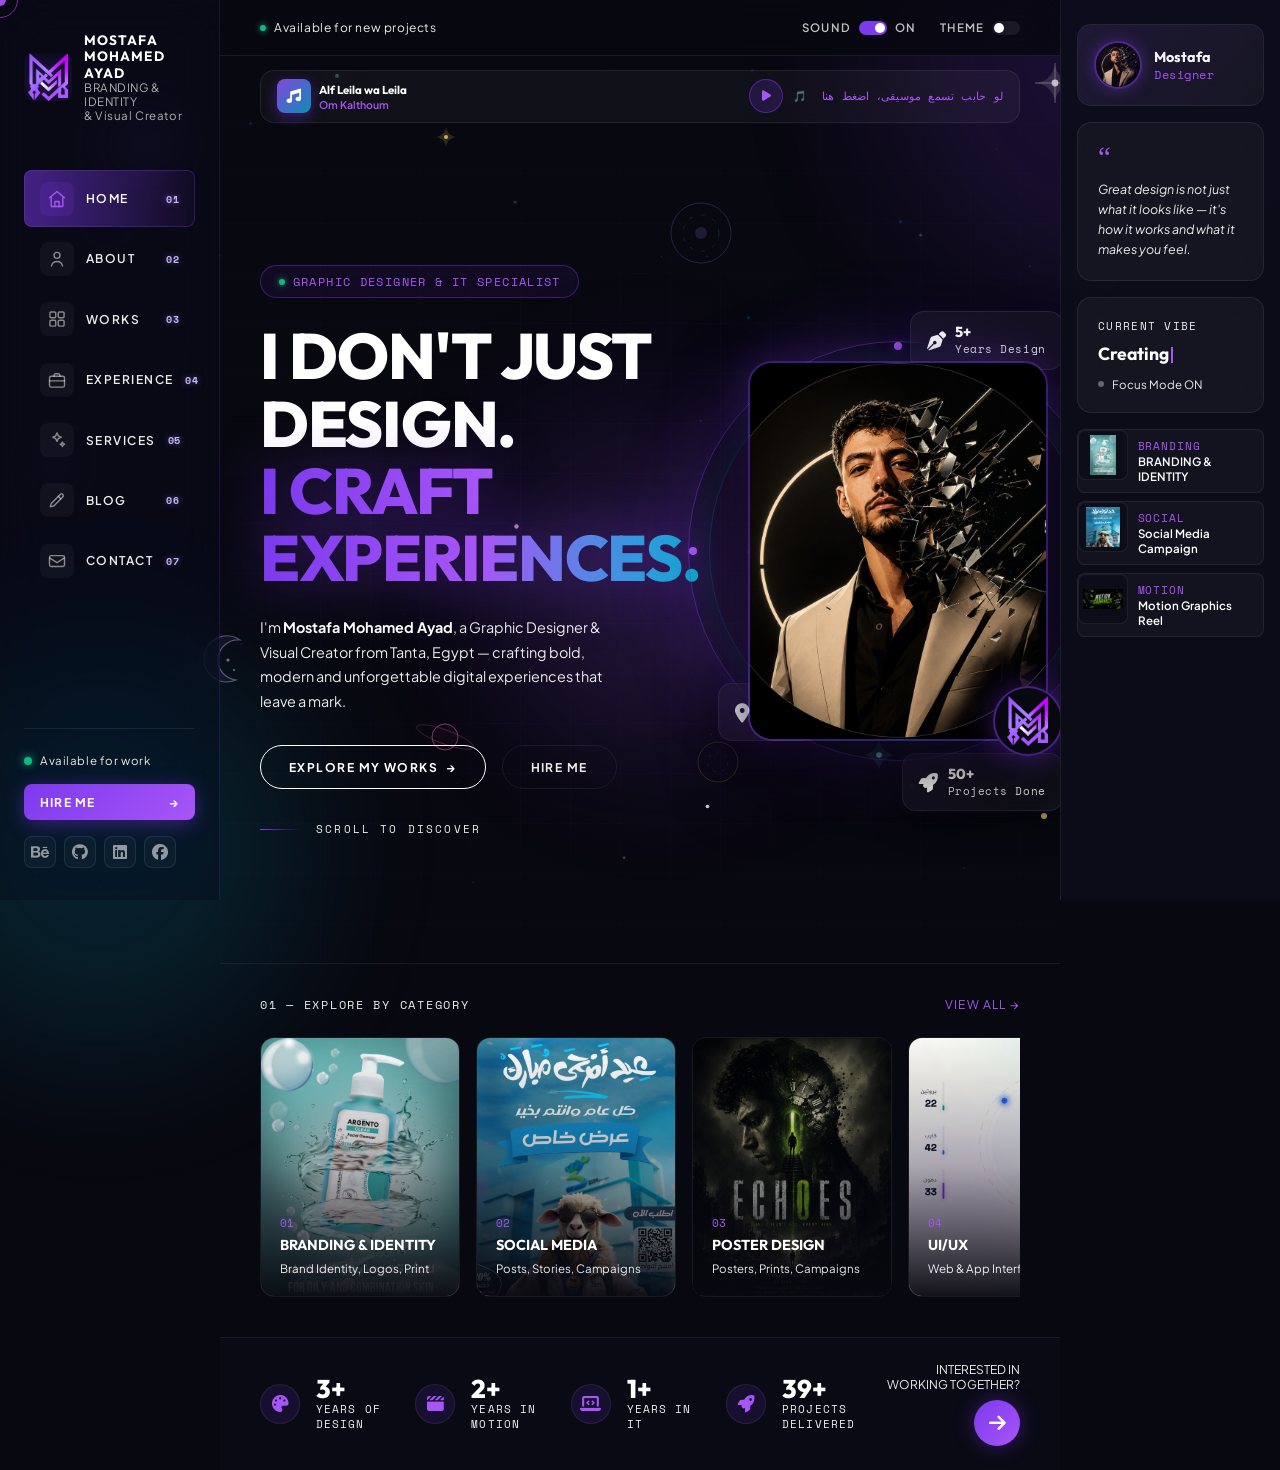
==== commit 06568f68: "Wire contact form to FormSubmit so messages arrive by email" ====
--- a/index.html
+++ b/index.html
@@ -5,8 +5,8 @@
   <meta name="viewport" content="width=device-width, initial-scale=1.0">
   <title>Mostafa Ayad — Graphic Designer & Visual Creator</title>
   <meta name="description" content="Mostafa Mohamed Ayad — Graphic Designer, Motion Artist & IT Specialist from Tanta, Egypt.">
-  <link rel="stylesheet" href="css/main.css?v=51.0">
-  <link rel="stylesheet" href="css/animations.css?v=51.0">
+  <link rel="stylesheet" href="css/main.css?v=52.0">
+  <link rel="stylesheet" href="css/animations.css?v=52.0">
   <link rel="stylesheet" href="https://cdnjs.cloudflare.com/ajax/libs/font-awesome/6.5.0/css/all.min.css">
 </head>
 <body>
@@ -236,9 +236,9 @@
   </div>
 
   <div class="toast-container"></div>
-  <script src="js/site-data.js?v=51.0"></script>
-  <script src="js/data.js?v=51.0"></script>
-  <script src="js/particles.js?v=51.0"></script>
-  <script src="js/main.js?v=51.0"></script>
+  <script src="js/site-data.js?v=52.0"></script>
+  <script src="js/data.js?v=52.0"></script>
+  <script src="js/particles.js?v=52.0"></script>
+  <script src="js/main.js?v=52.0"></script>
 </body>
 </html>
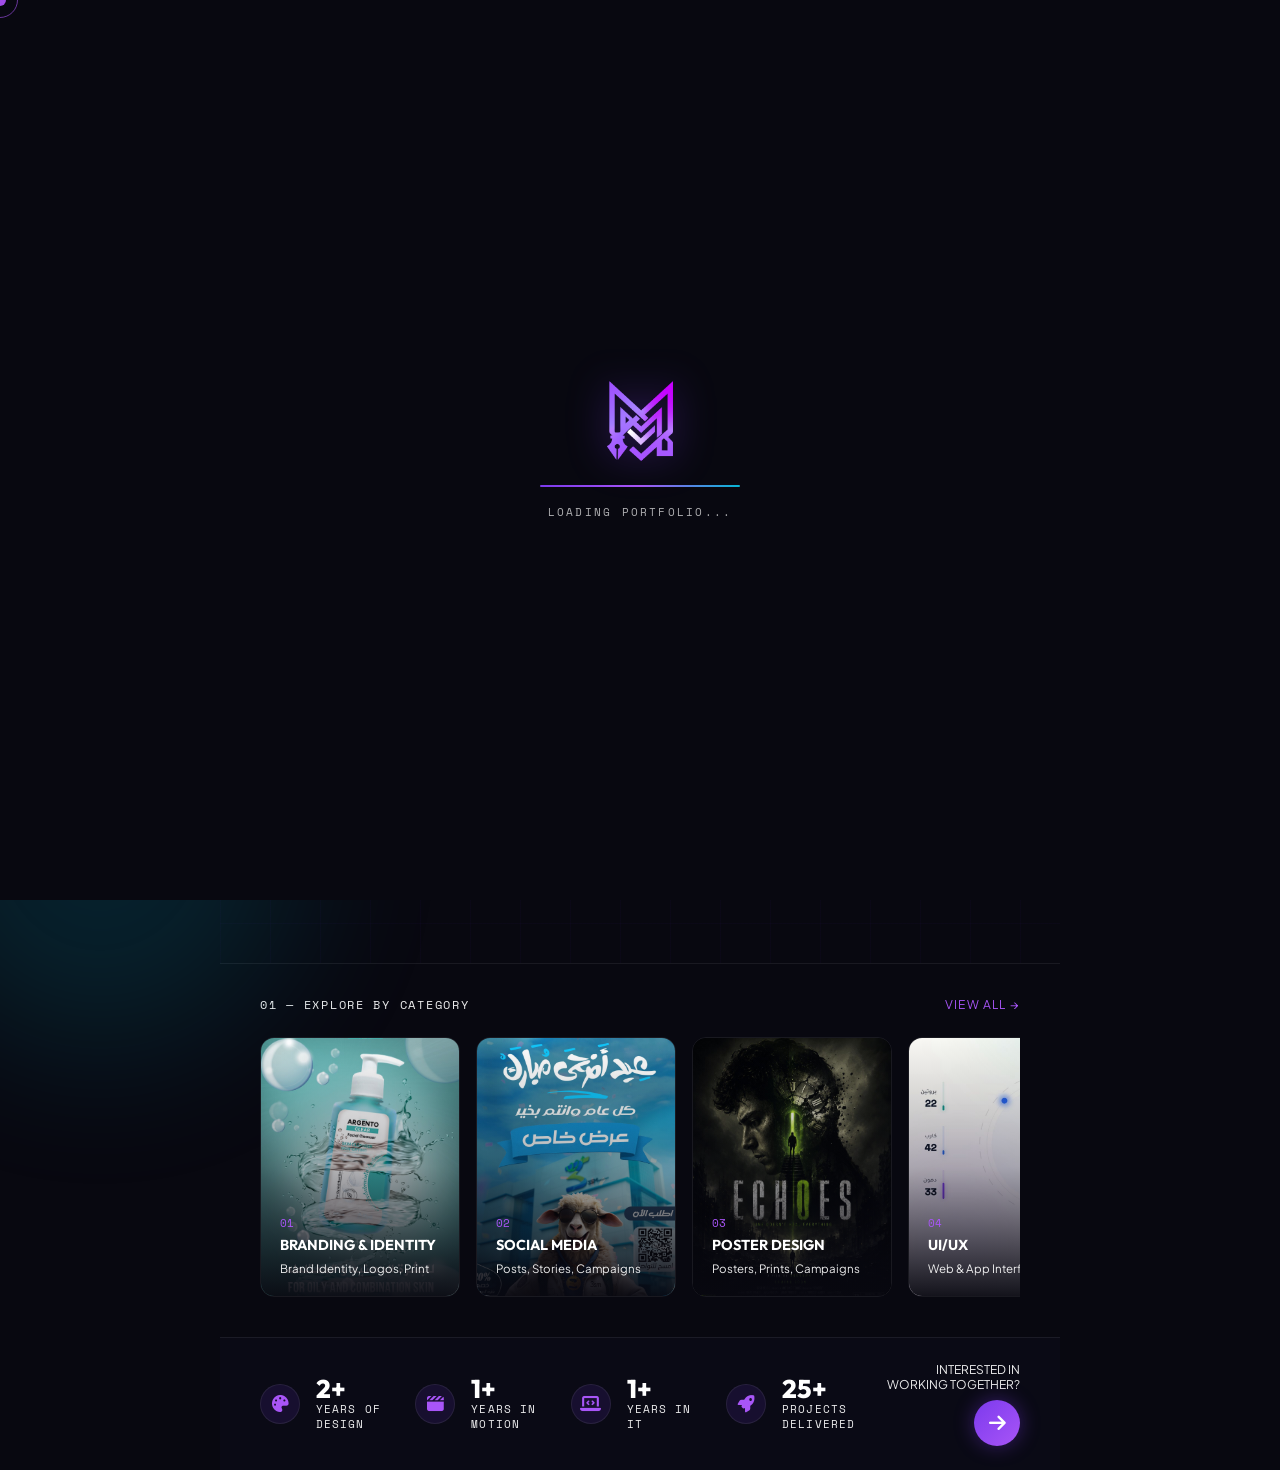
==== commit d6c3a081: "Contact form: replace email with phone field + phone validation" ====
--- a/index.html
+++ b/index.html
@@ -5,8 +5,8 @@
   <meta name="viewport" content="width=device-width, initial-scale=1.0">
   <title>Mostafa Ayad — Graphic Designer & Visual Creator</title>
   <meta name="description" content="Mostafa Mohamed Ayad — Graphic Designer, Motion Artist & IT Specialist from Tanta, Egypt.">
-  <link rel="stylesheet" href="css/main.css?v=52.0">
-  <link rel="stylesheet" href="css/animations.css?v=52.0">
+  <link rel="stylesheet" href="css/main.css?v=53.0">
+  <link rel="stylesheet" href="css/animations.css?v=53.0">
   <link rel="stylesheet" href="https://cdnjs.cloudflare.com/ajax/libs/font-awesome/6.5.0/css/all.min.css">
 </head>
 <body>
@@ -236,9 +236,9 @@
   </div>
 
   <div class="toast-container"></div>
-  <script src="js/site-data.js?v=52.0"></script>
-  <script src="js/data.js?v=52.0"></script>
-  <script src="js/particles.js?v=52.0"></script>
-  <script src="js/main.js?v=52.0"></script>
+  <script src="js/site-data.js?v=53.0"></script>
+  <script src="js/data.js?v=53.0"></script>
+  <script src="js/particles.js?v=53.0"></script>
+  <script src="js/main.js?v=53.0"></script>
 </body>
 </html>
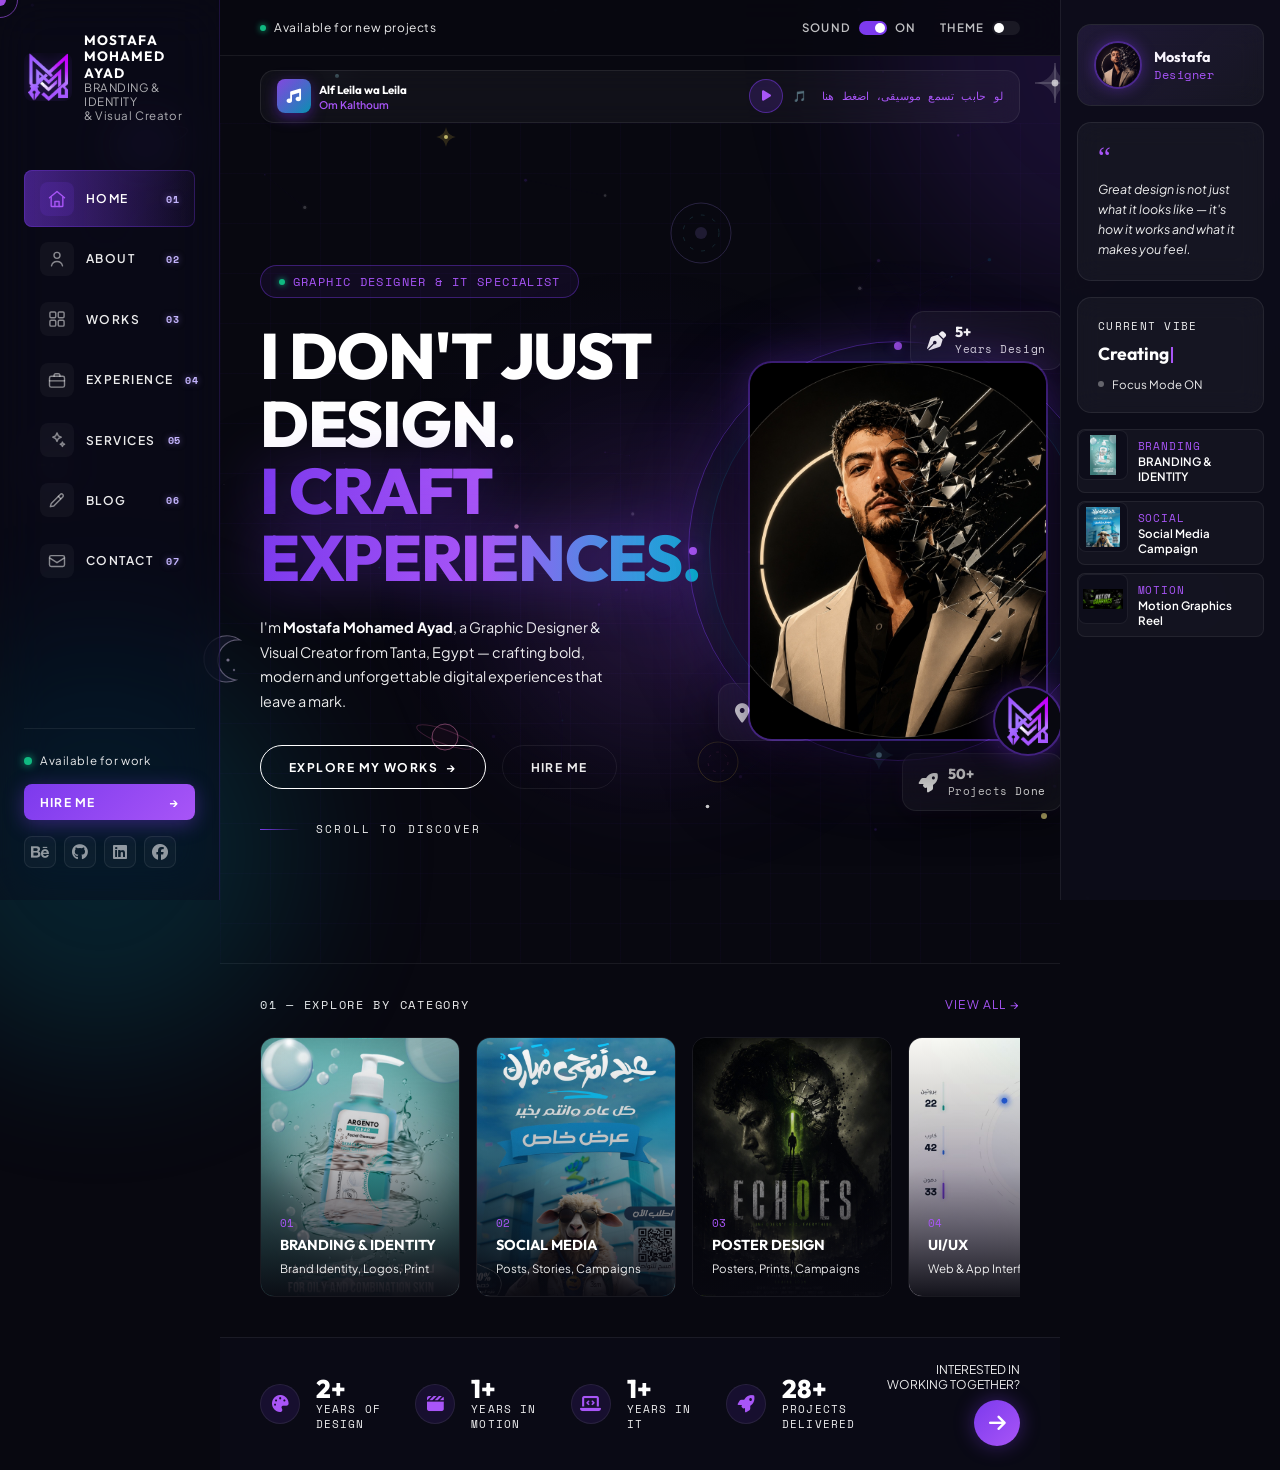
==== commit 0782893d: "Phone validation: exactly 11 digits starting with 010/011/012/015" ====
--- a/index.html
+++ b/index.html
@@ -5,8 +5,8 @@
   <meta name="viewport" content="width=device-width, initial-scale=1.0">
   <title>Mostafa Ayad — Graphic Designer & Visual Creator</title>
   <meta name="description" content="Mostafa Mohamed Ayad — Graphic Designer, Motion Artist & IT Specialist from Tanta, Egypt.">
-  <link rel="stylesheet" href="css/main.css?v=53.0">
-  <link rel="stylesheet" href="css/animations.css?v=53.0">
+  <link rel="stylesheet" href="css/main.css?v=54.0">
+  <link rel="stylesheet" href="css/animations.css?v=54.0">
   <link rel="stylesheet" href="https://cdnjs.cloudflare.com/ajax/libs/font-awesome/6.5.0/css/all.min.css">
 </head>
 <body>
@@ -236,9 +236,9 @@
   </div>
 
   <div class="toast-container"></div>
-  <script src="js/site-data.js?v=53.0"></script>
-  <script src="js/data.js?v=53.0"></script>
-  <script src="js/particles.js?v=53.0"></script>
-  <script src="js/main.js?v=53.0"></script>
+  <script src="js/site-data.js?v=54.0"></script>
+  <script src="js/data.js?v=54.0"></script>
+  <script src="js/particles.js?v=54.0"></script>
+  <script src="js/main.js?v=54.0"></script>
 </body>
 </html>
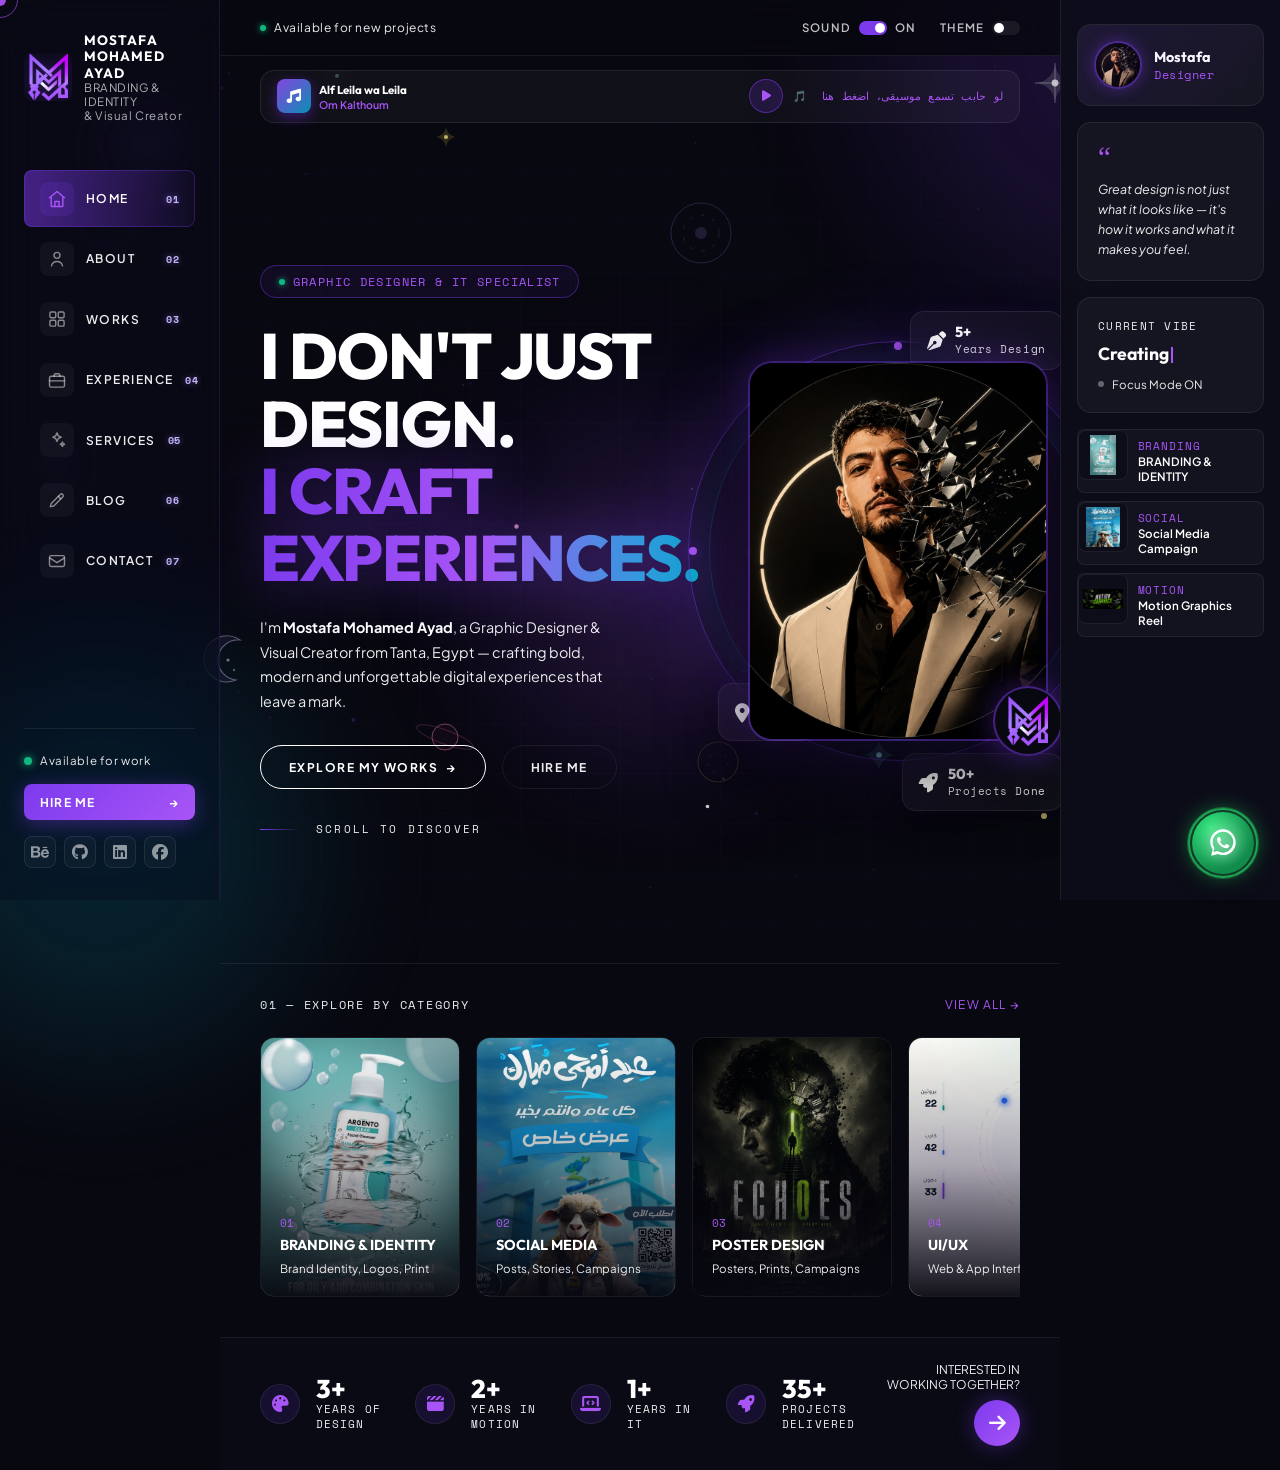
==== commit 44b4258d: "Add glowing animated WhatsApp floating button on all pages" ====
--- a/index.html
+++ b/index.html
@@ -5,8 +5,8 @@
   <meta name="viewport" content="width=device-width, initial-scale=1.0">
   <title>Mostafa Ayad — Graphic Designer & Visual Creator</title>
   <meta name="description" content="Mostafa Mohamed Ayad — Graphic Designer, Motion Artist & IT Specialist from Tanta, Egypt.">
-  <link rel="stylesheet" href="css/main.css?v=54.0">
-  <link rel="stylesheet" href="css/animations.css?v=54.0">
+  <link rel="stylesheet" href="css/main.css?v=55.0">
+  <link rel="stylesheet" href="css/animations.css?v=55.0">
   <link rel="stylesheet" href="https://cdnjs.cloudflare.com/ajax/libs/font-awesome/6.5.0/css/all.min.css">
 </head>
 <body>
@@ -236,9 +236,9 @@
   </div>
 
   <div class="toast-container"></div>
-  <script src="js/site-data.js?v=54.0"></script>
-  <script src="js/data.js?v=54.0"></script>
-  <script src="js/particles.js?v=54.0"></script>
-  <script src="js/main.js?v=54.0"></script>
+  <script src="js/site-data.js?v=55.0"></script>
+  <script src="js/data.js?v=55.0"></script>
+  <script src="js/particles.js?v=55.0"></script>
+  <script src="js/main.js?v=55.0"></script>
 </body>
 </html>
--- a/css/main.css
+++ b/css/main.css
@@ -484,6 +484,92 @@
 }
 
 /* ── MAIN CONTENT ───────────────────────────────────────── */
+
+/* ── WhatsApp Floating Button ───────────────────────────── */
+.whatsapp-fab {
+  position: fixed;
+  right: 1.6rem;
+  bottom: 1.6rem;
+  width: 62px;
+  height: 62px;
+  border-radius: 50%;
+  display: flex;
+  align-items: center;
+  justify-content: center;
+  background: radial-gradient(circle at 30% 25%, #2fe27a, #128c4b 70%);
+  color: #fff;
+  box-shadow: 0 0 22px rgba(37, 211, 102, 0.65), 0 8px 24px rgba(0,0,0,0.45);
+  text-decoration: none;
+  z-index: 999;
+  opacity: 0;
+  transform: scale(0.5) translateY(30px);
+  transition: transform 0.45s cubic-bezier(0.34, 1.56, 0.64, 1), opacity 0.35s ease, box-shadow 0.3s ease;
+  cursor: pointer;
+  -webkit-tap-highlight-color: transparent;
+}
+.whatsapp-fab.wa-visible {
+  opacity: 1;
+  transform: scale(1) translateY(0);
+}
+.whatsapp-fab:hover {
+  transform: scale(1.1);
+  box-shadow: 0 0 38px rgba(37, 211, 102, 0.9), 0 10px 30px rgba(0,0,0,0.5);
+}
+.whatsapp-fab.wa-tapping { transform: scale(0.88); }
+.whatsapp-fab .wa-icon {
+  width: 34px;
+  height: 34px;
+  position: relative;
+  z-index: 2;
+  filter: drop-shadow(0 0 6px rgba(255,255,255,0.6));
+}
+.whatsapp-fab .wa-ring {
+  position: absolute;
+  inset: -4px;
+  border-radius: 50%;
+  border: 2px solid rgba(37, 211, 102, 0.7);
+  animation: waPulse 2s cubic-bezier(0.2, 0.6, 0.4, 1) infinite;
+  pointer-events: none;
+}
+.whatsapp-fab .wa-ring::before {
+  content: '';
+  position: absolute;
+  inset: -3px;
+  border-radius: 50%;
+  border: 1px solid rgba(37, 211, 102, 0.35);
+  animation: waPulse 2s cubic-bezier(0.2, 0.6, 0.4, 1) infinite 0.5s;
+}
+.whatsapp-fab::after {
+  content: '';
+  position: absolute;
+  inset: 0;
+  border-radius: 50%;
+  background: radial-gradient(circle at 50% 45%, rgba(255,255,255,0.18), transparent 60%);
+  animation: waSheen 3.2s ease-in-out infinite;
+}
+@keyframes waPulse {
+  0%   { transform: scale(0.9); opacity: 0.9; }
+  70%  { transform: scale(1.45); opacity: 0; }
+  100% { transform: scale(1.45); opacity: 0; }
+}
+@keyframes waSheen {
+  0%, 100% { opacity: 0.4; transform: scale(1); }
+  50%      { opacity: 1;   transform: scale(1.12); }
+}
+@media (prefers-reduced-motion: reduce) {
+  .whatsapp-fab .wa-ring,
+  .whatsapp-fab .wa-ring::before,
+  .whatsapp-fab::after { animation: none; }
+}
+@media (max-width: 600px) {
+  .whatsapp-fab {
+    right: 1rem;
+    bottom: 1rem;
+    width: 56px;
+    height: 56px;
+  }
+  .whatsapp-fab .wa-icon { width: 30px; height: 30px; }
+}
 .main-content {
   overflow-y: auto;
   scroll-snap-type: y proximity;
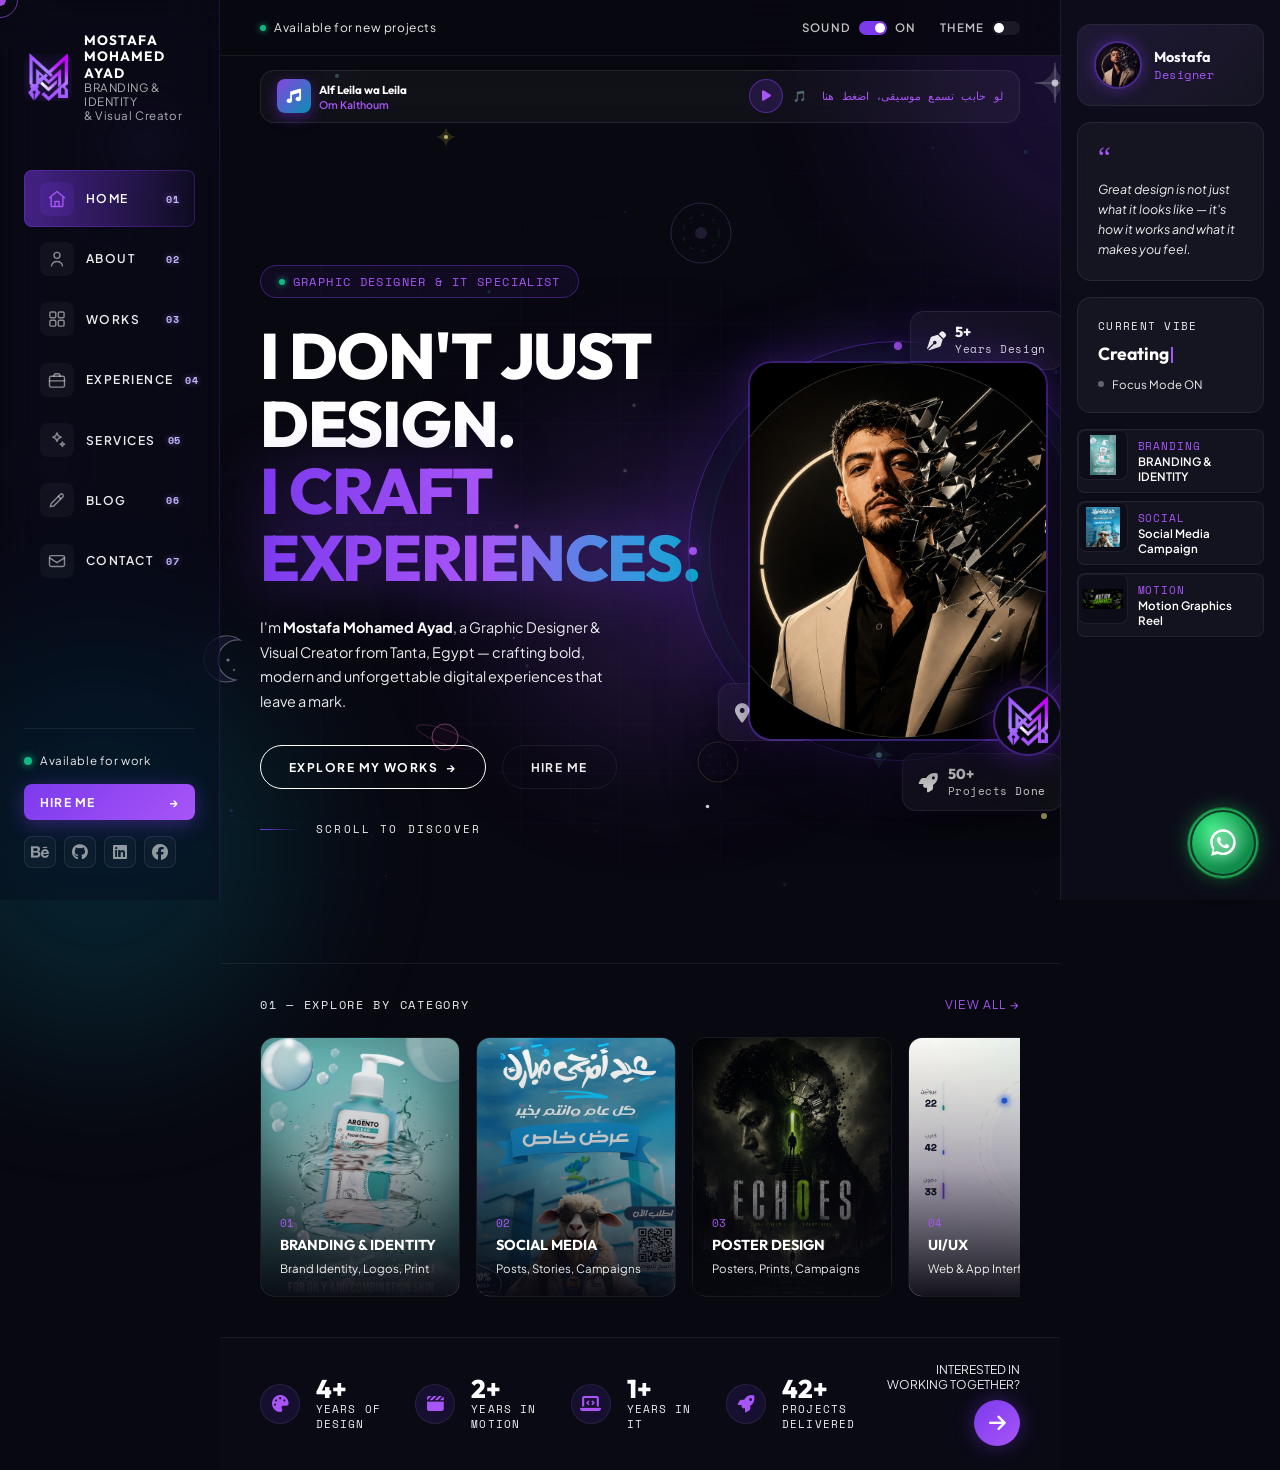
==== commit a015c781: "Move WhatsApp FAB above bottom nav on mobile" ====
--- a/index.html
+++ b/index.html
@@ -5,8 +5,8 @@
   <meta name="viewport" content="width=device-width, initial-scale=1.0">
   <title>Mostafa Ayad — Graphic Designer & Visual Creator</title>
   <meta name="description" content="Mostafa Mohamed Ayad — Graphic Designer, Motion Artist & IT Specialist from Tanta, Egypt.">
-  <link rel="stylesheet" href="css/main.css?v=55.0">
-  <link rel="stylesheet" href="css/animations.css?v=55.0">
+  <link rel="stylesheet" href="css/main.css?v=56.0">
+  <link rel="stylesheet" href="css/animations.css?v=56.0">
   <link rel="stylesheet" href="https://cdnjs.cloudflare.com/ajax/libs/font-awesome/6.5.0/css/all.min.css">
 </head>
 <body>
@@ -236,9 +236,9 @@
   </div>
 
   <div class="toast-container"></div>
-  <script src="js/site-data.js?v=55.0"></script>
-  <script src="js/data.js?v=55.0"></script>
-  <script src="js/particles.js?v=55.0"></script>
-  <script src="js/main.js?v=55.0"></script>
+  <script src="js/site-data.js?v=56.0"></script>
+  <script src="js/data.js?v=56.0"></script>
+  <script src="js/particles.js?v=56.0"></script>
+  <script src="js/main.js?v=56.0"></script>
 </body>
 </html>
--- a/css/main.css
+++ b/css/main.css
@@ -564,7 +564,7 @@
 @media (max-width: 600px) {
   .whatsapp-fab {
     right: 1rem;
-    bottom: 1rem;
+    bottom: calc(var(--bottom-nav-h, 62px) + env(safe-area-inset-bottom) + 0.4rem);
     width: 56px;
     height: 56px;
   }
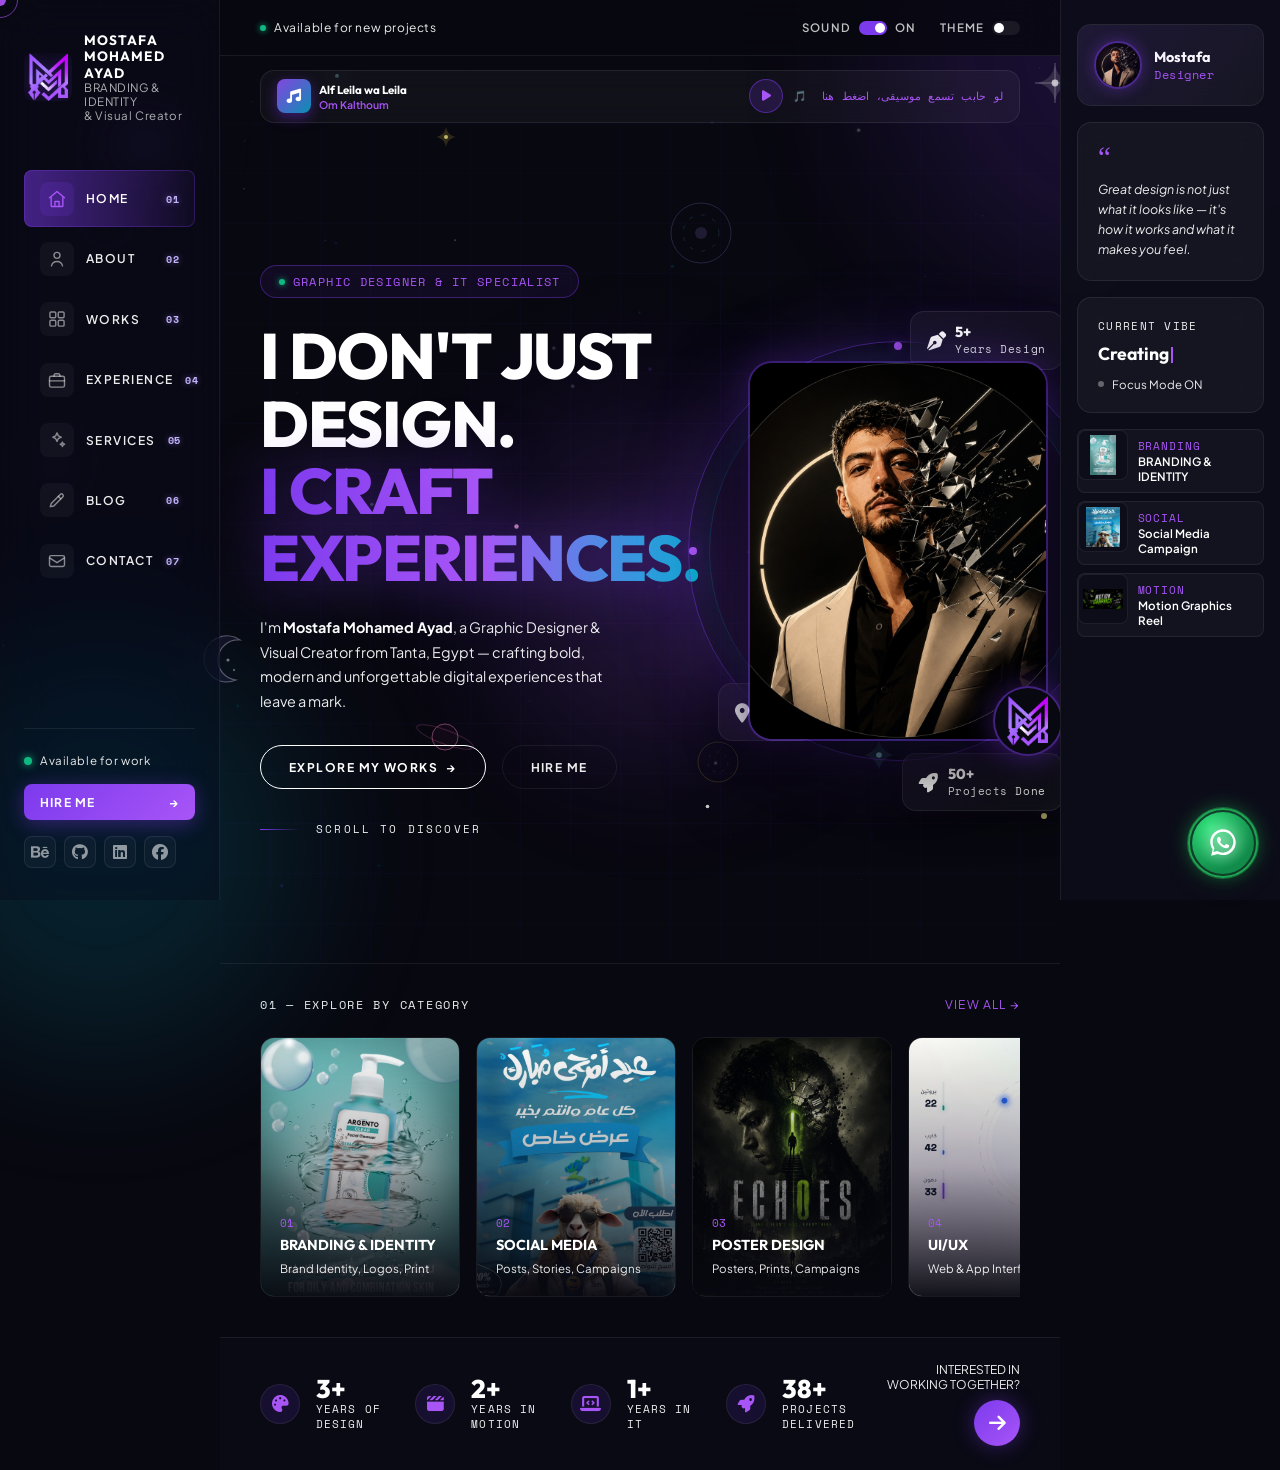
==== commit 03b9556a: "Admin: add GitHub sync so edits appear on all devices (bump SITE_DATA_VERSION)" ====
--- a/index.html
+++ b/index.html
@@ -5,8 +5,8 @@
   <meta name="viewport" content="width=device-width, initial-scale=1.0">
   <title>Mostafa Ayad — Graphic Designer & Visual Creator</title>
   <meta name="description" content="Mostafa Mohamed Ayad — Graphic Designer, Motion Artist & IT Specialist from Tanta, Egypt.">
-  <link rel="stylesheet" href="css/main.css?v=56.0">
-  <link rel="stylesheet" href="css/animations.css?v=56.0">
+  <link rel="stylesheet" href="css/main.css?v=57.0">
+  <link rel="stylesheet" href="css/animations.css?v=57.0">
   <link rel="stylesheet" href="https://cdnjs.cloudflare.com/ajax/libs/font-awesome/6.5.0/css/all.min.css">
 </head>
 <body>
@@ -236,9 +236,9 @@
   </div>
 
   <div class="toast-container"></div>
-  <script src="js/site-data.js?v=56.0"></script>
-  <script src="js/data.js?v=56.0"></script>
-  <script src="js/particles.js?v=56.0"></script>
-  <script src="js/main.js?v=56.0"></script>
+  <script src="js/site-data.js?v=57.0"></script>
+  <script src="js/data.js?v=57.0"></script>
+  <script src="js/particles.js?v=57.0"></script>
+  <script src="js/main.js?v=57.0"></script>
 </body>
 </html>
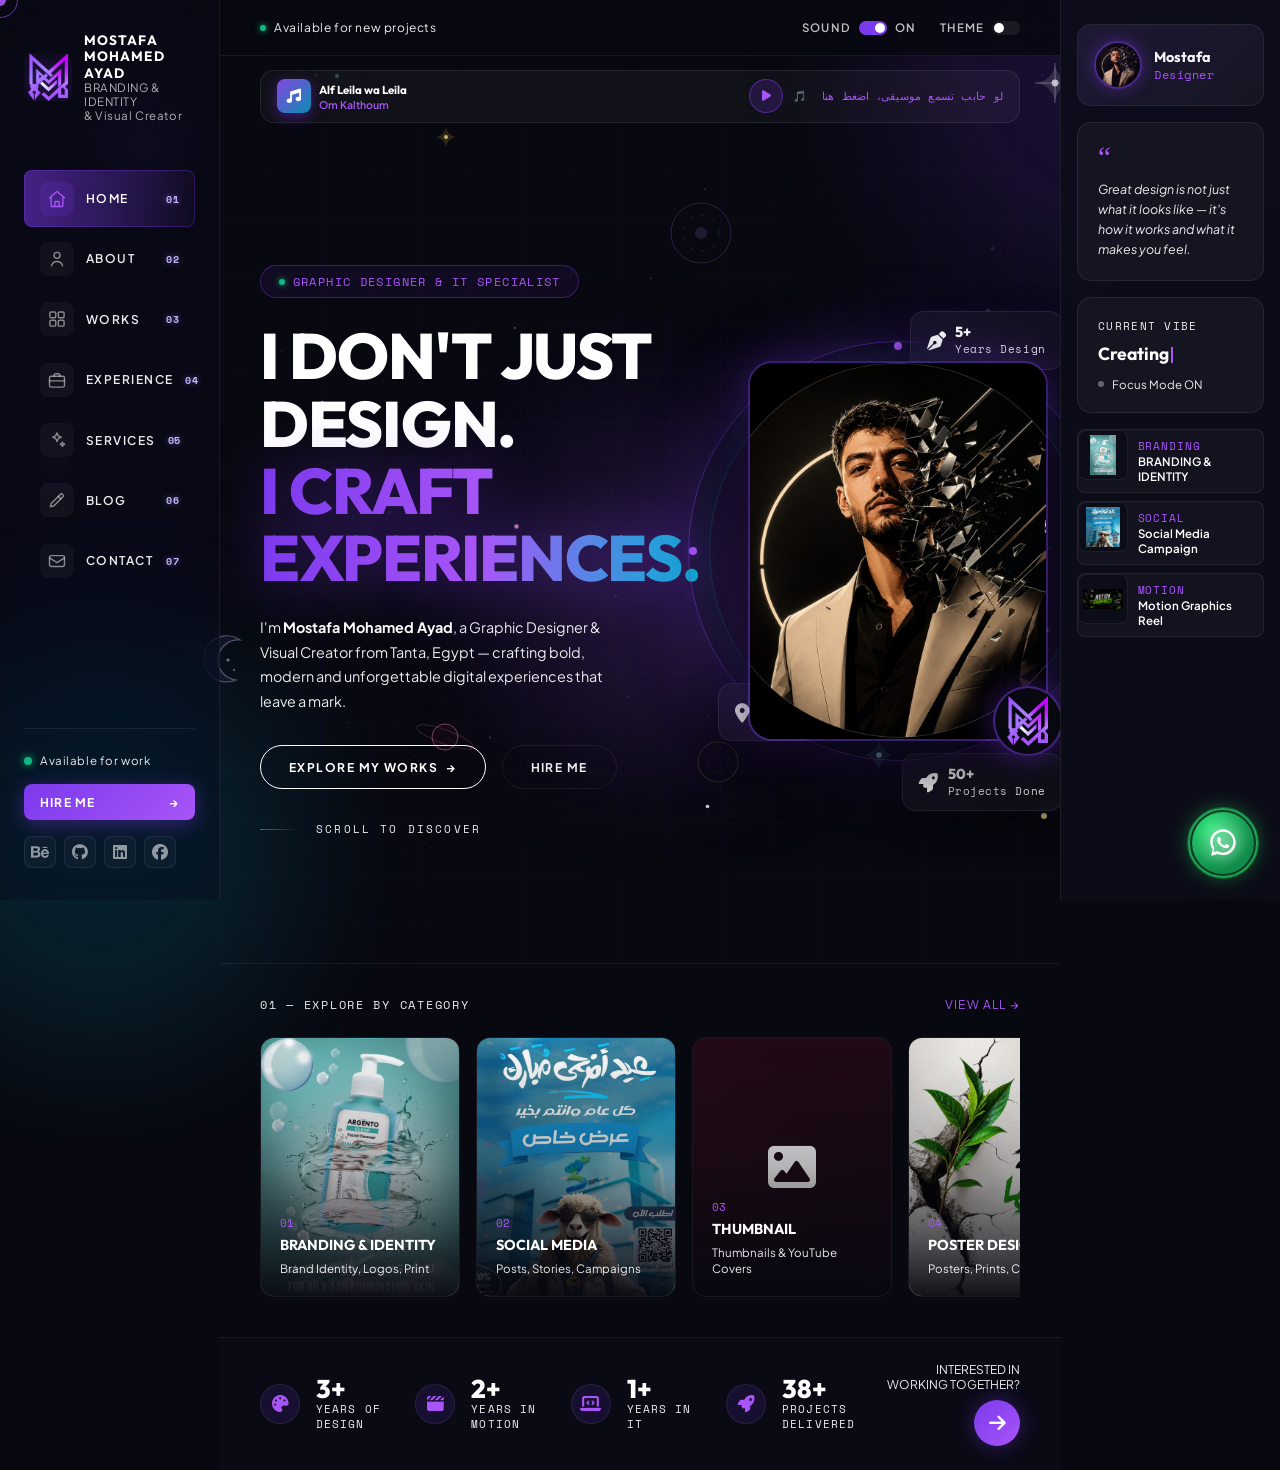
==== commit ff265d0c: "Add Thumbnail filter button; bump cache versions" ====
--- a/index.html
+++ b/index.html
@@ -5,8 +5,8 @@
   <meta name="viewport" content="width=device-width, initial-scale=1.0">
   <title>Mostafa Ayad — Graphic Designer & Visual Creator</title>
   <meta name="description" content="Mostafa Mohamed Ayad — Graphic Designer, Motion Artist & IT Specialist from Tanta, Egypt.">
-  <link rel="stylesheet" href="css/main.css?v=57.0">
-  <link rel="stylesheet" href="css/animations.css?v=57.0">
+  <link rel="stylesheet" href="css/main.css?v=58.0">
+  <link rel="stylesheet" href="css/animations.css?v=58.0">
   <link rel="stylesheet" href="https://cdnjs.cloudflare.com/ajax/libs/font-awesome/6.5.0/css/all.min.css">
 </head>
 <body>
@@ -236,9 +236,9 @@
   </div>
 
   <div class="toast-container"></div>
-  <script src="js/site-data.js?v=57.0"></script>
-  <script src="js/data.js?v=57.0"></script>
-  <script src="js/particles.js?v=57.0"></script>
-  <script src="js/main.js?v=57.0"></script>
+  <script src="js/site-data.js?v=58.0"></script>
+  <script src="js/data.js?v=58.0"></script>
+  <script src="js/particles.js?v=58.0"></script>
+  <script src="js/main.js?v=58.0"></script>
 </body>
 </html>
